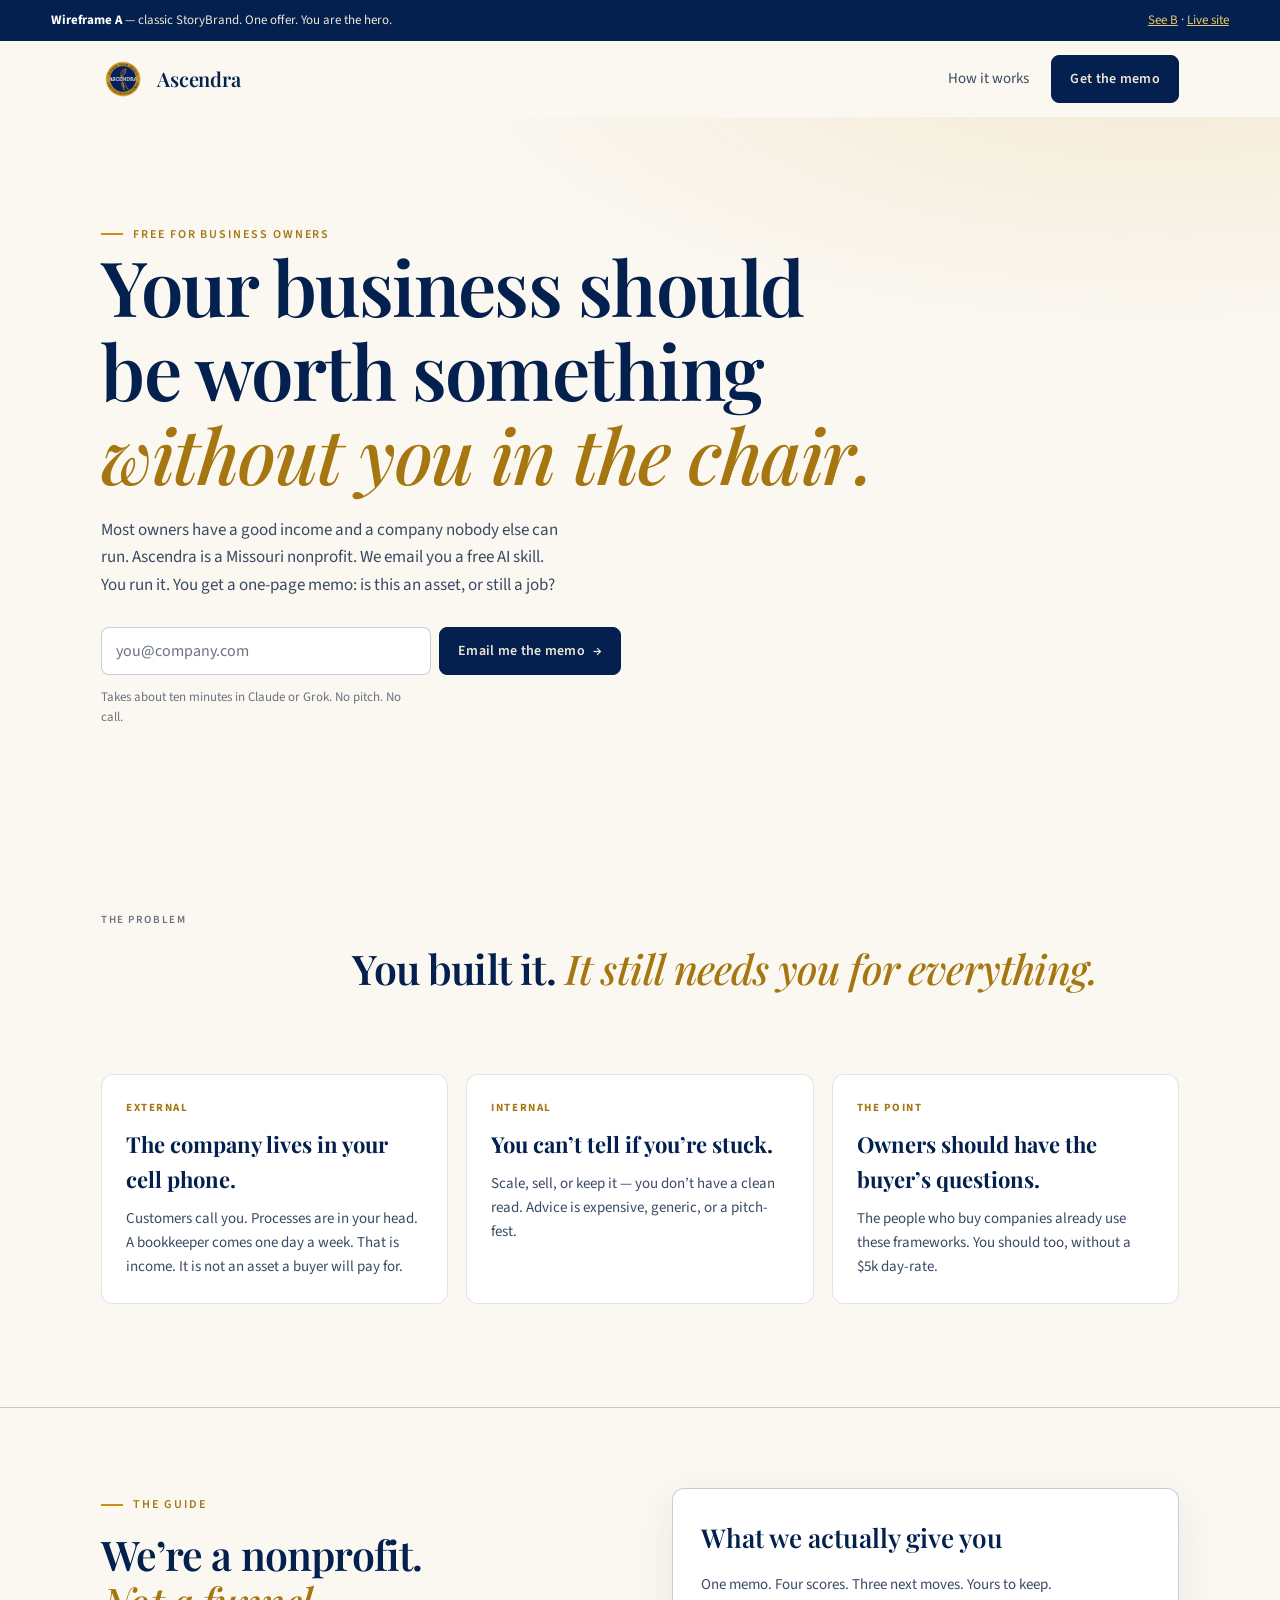
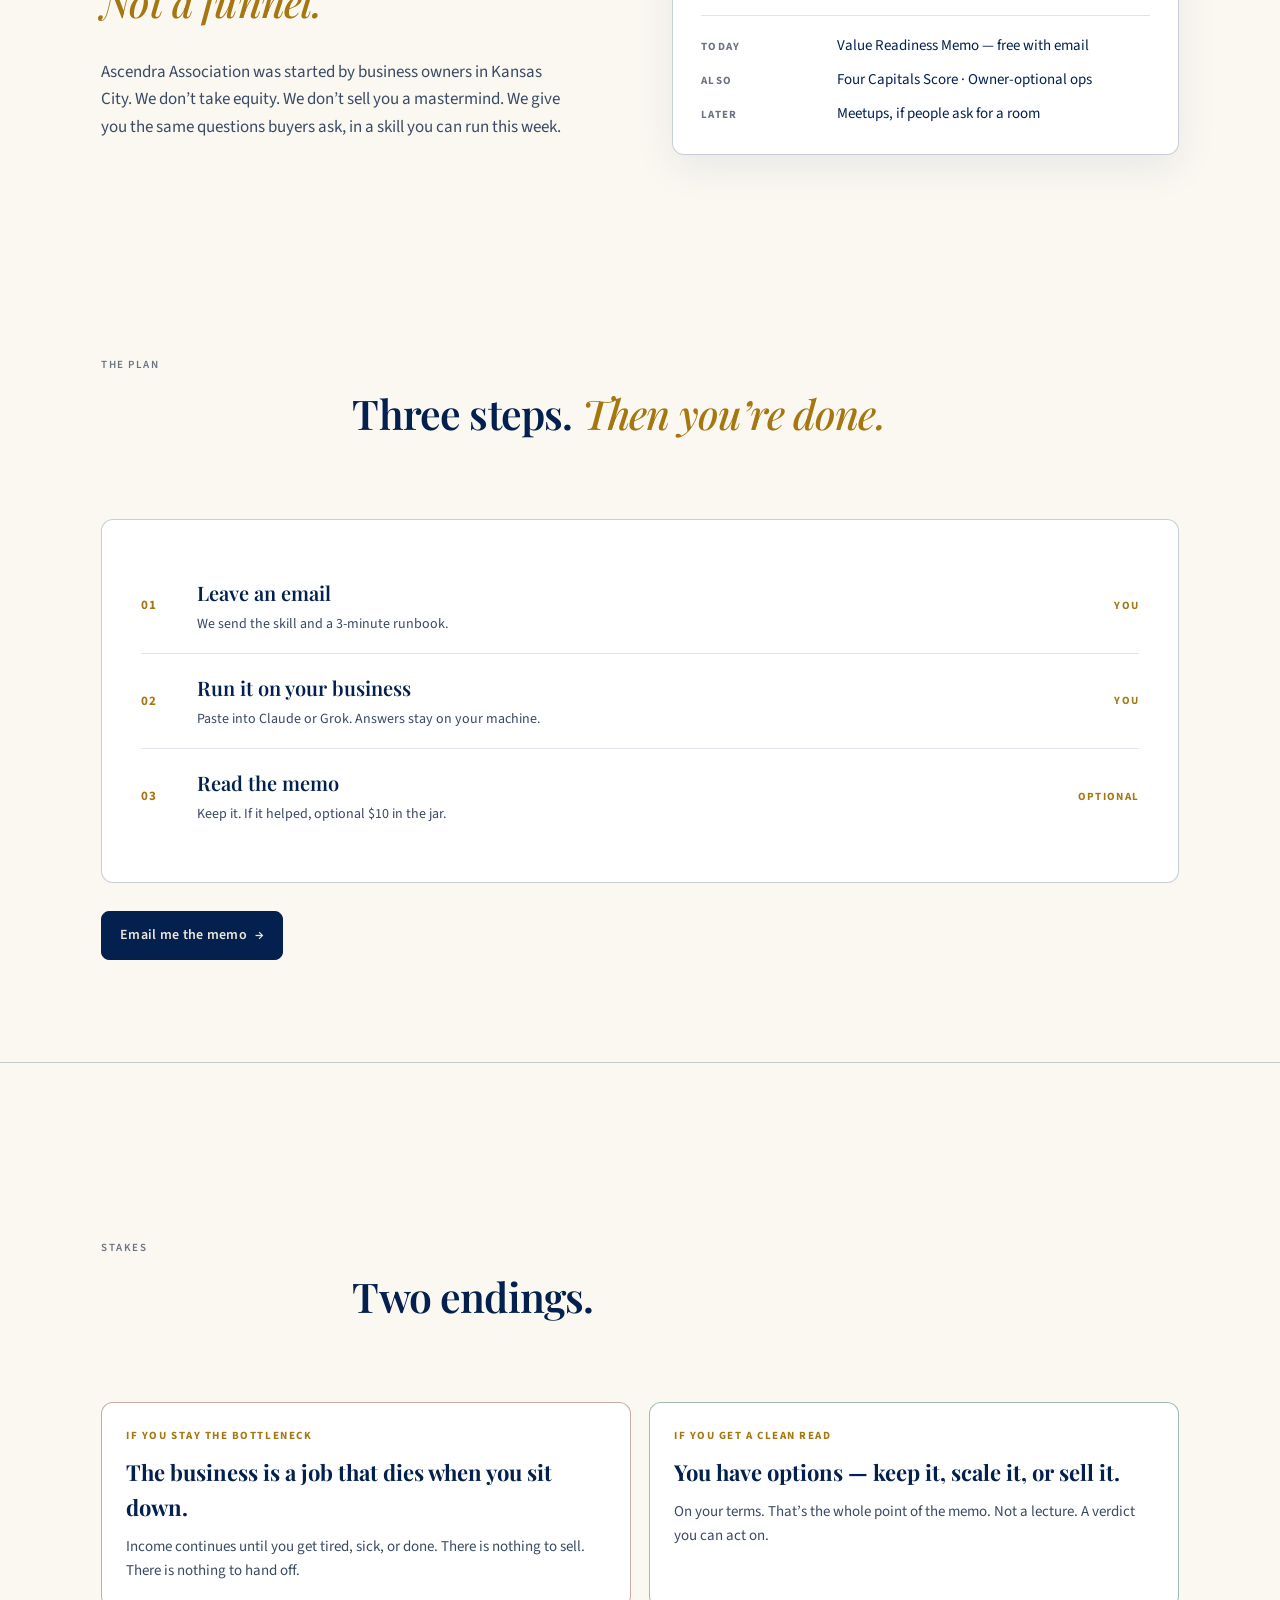
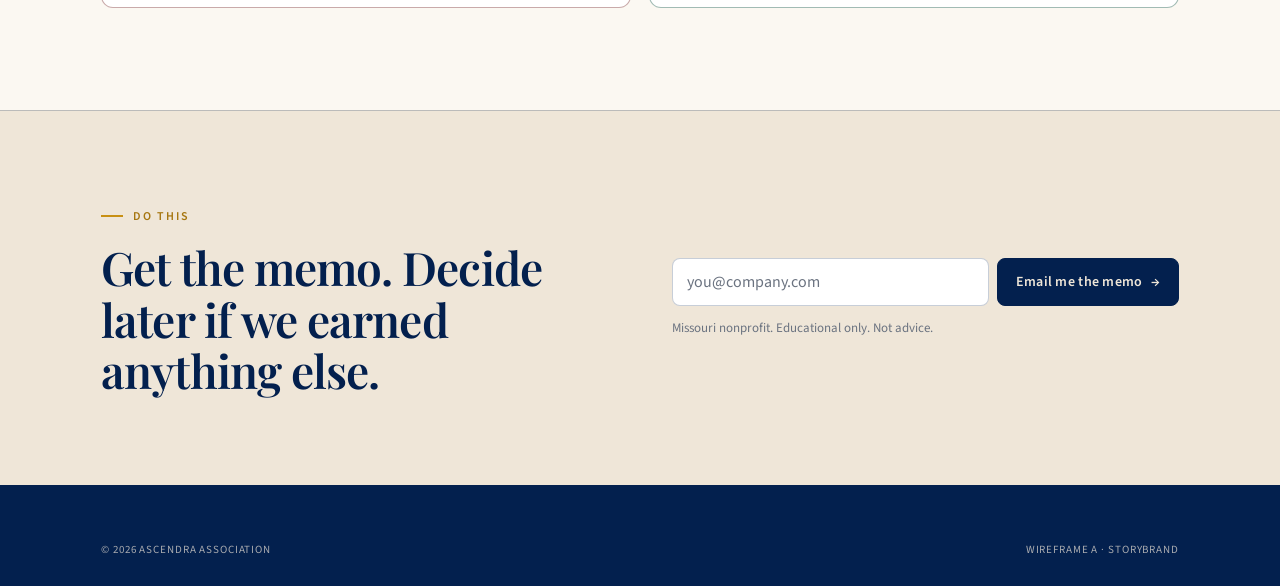
==== wireframes/a/index.html @ c2b51ed2 "Add two standalone StoryBrand wireframe sites. A (port 4174) is the classic problem-guide-plan-stake" ====
<!doctype html>
<html lang="en">
<head>
<meta charset="utf-8" />
<meta name="viewport" content="width=device-width,initial-scale=1" />
<title>Wireframe A — Ascendra (StoryBrand)</title>
<meta name="description" content="A free one-page memo that tells you if your business is an asset — or still a job." />
<link rel="preconnect" href="https://fonts.googleapis.com" />
<link rel="preconnect" href="https://fonts.gstatic.com" crossorigin />
<link href="https://fonts.googleapis.com/css2?family=Playfair+Display:ital,wght@0,600;1,500&family=Source+Sans+3:wght@400;600;700&display=swap" rel="stylesheet" />
<link rel="stylesheet" href="assets/css/site.css" />
<link rel="stylesheet" href="assets/css/wireframes.css" />
</head>
<body>
<div class="wf-banner">
  <span><strong>Wireframe A</strong> — classic StoryBrand. One offer. You are the hero.</span>
  <span><a href="http://127.0.0.1:4175/">See B</a> · <a href="http://127.0.0.1:4173/">Live site</a></span>
</div>

<nav>
  <div class="wf-nav">
    <a class="brand" href="index.html">
      <img src="assets/img/logo.png" width="44" height="44" alt="" />
      <strong>Ascendra</strong>
    </a>
    <div class="links">
      <a href="#plan">How it works</a>
      <a href="#memo" class="cta primary">Get the memo</a>
    </div>
  </div>
</nav>

<header class="hero single" id="memo">
  <div class="wrap">
    <span class="eyebrow">Free for business owners</span>
    <h1 class="h-display">Your business should be worth something <em>without you in the chair.</em></h1>
    <p class="lead">Most owners have a good income and a company nobody else can run. Ascendra is a Missouri nonprofit. We email you a free AI skill. You run it. You get a one-page memo: is this an asset, or still a job?</p>
    <form class="capture" data-capture>
      <input type="email" name="email" required placeholder="you@company.com" autocomplete="email" aria-label="Email" />
      <button class="cta primary" type="submit">Email me the memo <span class="arrow">→</span></button>
    </form>
    <p class="capture-note">Takes about ten minutes in Claude or Grok. No pitch. No call.</p>
  </div>
</header>

<section>
  <div class="wrap pad-b">
    <div class="sec-head">
      <span class="mono-sm">The problem</span>
      <div>
        <h2 class="h-section">You built it. <em>It still needs you for everything.</em></h2>
      </div>
    </div>
    <div class="wf-problems">
      <article class="wf-card">
        <div class="k">External</div>
        <h3>The company lives in your cell phone.</h3>
        <p>Customers call you. Processes are in your head. A bookkeeper comes one day a week. That is income. It is not an asset a buyer will pay for.</p>
      </article>
      <article class="wf-card">
        <div class="k">Internal</div>
        <h3>You can’t tell if you’re stuck.</h3>
        <p>Scale, sell, or keep it — you don’t have a clean read. Advice is expensive, generic, or a pitch-fest.</p>
      </article>
      <article class="wf-card">
        <div class="k">The point</div>
        <h3>Owners should have the buyer’s questions.</h3>
        <p>The people who buy companies already use these frameworks. You should too, without a $5k day-rate.</p>
      </article>
    </div>
  </div>
</section>

<section class="rule-strong">
  <div class="wrap pad-b" style="padding-top: clamp(48px, 7vw, 80px)">
    <div class="split">
      <div>
        <span class="eyebrow">The guide</span>
        <h2 class="h-section" style="margin-top:16px">We’re a nonprofit. <em>Not a funnel.</em></h2>
        <p class="lead" style="margin-top:18px">Ascendra Association was started by business owners in Kansas City. We don’t take equity. We don’t sell you a mastermind. We give you the same questions buyers ask, in a skill you can run this week.</p>
      </div>
      <aside class="arch">
        <h3>What we actually give you</h3>
        <p class="sub">One memo. Four scores. Three next moves. Yours to keep.</p>
        <dl>
          <dt>Today</dt><dd>Value Readiness Memo — free with email</dd>
          <dt>Also</dt><dd>Four Capitals Score · Owner-optional ops</dd>
          <dt>Later</dt><dd>Meetups, if people ask for a room</dd>
        </dl>
      </aside>
    </div>
  </div>
</section>

<section id="plan">
  <div class="wrap pad-b">
    <div class="sec-head">
      <span class="mono-sm">The plan</span>
      <div>
        <h2 class="h-section">Three steps. <em>Then you’re done.</em></h2>
      </div>
    </div>
    <div class="criteria">
      <div class="crit-row">
        <div class="n">01</div>
        <div class="t">Leave an email<small>We send the skill and a 3-minute runbook.</small></div>
        <div class="v">You</div>
      </div>
      <div class="crit-row">
        <div class="n">02</div>
        <div class="t">Run it on your business<small>Paste into Claude or Grok. Answers stay on your machine.</small></div>
        <div class="v">You</div>
      </div>
      <div class="crit-row">
        <div class="n">03</div>
        <div class="t">Read the memo<small>Keep it. If it helped, optional $10 in the jar.</small></div>
        <div class="v">Optional</div>
      </div>
    </div>
    <div style="margin-top:28px">
      <a href="#memo" class="cta primary">Email me the memo <span class="arrow">→</span></a>
    </div>
  </div>
</section>

<section class="rule-strong">
  <div class="wrap pad-b" style="padding-top: clamp(48px, 7vw, 80px)">
    <div class="sec-head">
      <span class="mono-sm">Stakes</span>
      <div>
        <h2 class="h-section">Two endings.</h2>
      </div>
    </div>
    <div class="wf-stakes">
      <article class="wf-card fail">
        <div class="k">If you stay the bottleneck</div>
        <h3>The business is a job that dies when you sit down.</h3>
        <p>Income continues until you get tired, sick, or done. There is nothing to sell. There is nothing to hand off.</p>
      </article>
      <article class="wf-card win">
        <div class="k">If you get a clean read</div>
        <h3>You have options — keep it, scale it, or sell it.</h3>
        <p>On your terms. That’s the whole point of the memo. Not a lecture. A verdict you can act on.</p>
      </article>
    </div>
  </div>
</section>

<section class="cta-band">
  <div class="wrap">
    <div class="split">
      <div>
        <span class="eyebrow" style="margin-bottom:16px">Do this</span>
        <h2>Get the memo. Decide later if we earned anything else.</h2>
      </div>
      <div>
        <form class="capture" data-capture>
          <input type="email" name="email" required placeholder="you@company.com" autocomplete="email" aria-label="Email" />
          <button class="cta primary" type="submit">Email me the memo <span class="arrow">→</span></button>
        </form>
        <p class="capture-note">Missouri nonprofit. Educational only. Not advice.</p>
      </div>
    </div>
  </div>
</section>

<footer>
  <div class="wrap">
    <div class="foot-legal" style="border:0;padding-top:0">
      <span>© 2026 Ascendra Association</span>
      <span>Wireframe A · StoryBrand</span>
    </div>
  </div>
</footer>
<script src="assets/js/site.js"></script>
</body>
</html>
---- wireframes/a/assets/css/site.css ----
/* Ascendra Association — design language
   Pulled from the 2025 masterclass deck + circular seal.
   Light and inviting by default. Navy + gold are the ceremonial colors.
   ------------------------------------------------- */

:root{
  --navy: #03204E;
  --navy-deep: #021536;
  --navy-soft: #1A3A6B;
  --gold: #C89014;
  --gold-deep: #A67610;
  --gold-soft: #E8C56A;
  --cream: #EFE6D8;
  --paper: #FBF8F2;
  --paper-2: #F3EEE4;
  --white: #FFFFFF;
  --ink: #03204E;
  --ink-soft: #3A4A63;
  --ink-mute: #6B7380;
  --line: rgba(3,32,78,0.12);
  --line-strong: rgba(3,32,78,0.22);
  --pass: #2F6F4E;
  --stop: #9B3A2F;
  --warn: #C89014;

  --serif: "Playfair Display", "Source Serif 4", Georgia, serif;
  --sans:  "Source Sans 3", "Source Sans Pro", "Helvetica Neue", Arial, sans-serif;
  --script: "Great Vibes", "Snell Roundhand", cursive;

  --pad: clamp(20px, 4vw, 56px);
  --max: 1180px;
  --radius: 12px;
  --shadow: 0 12px 40px rgba(3,32,78,0.08);
}

*,*::before,*::after{ box-sizing:border-box; }
html,body{ margin:0; padding:0; background:var(--paper); color:var(--ink); }
html{ scroll-behavior:smooth; }
body{
  font-family: var(--sans);
  font-size: 17px;
  line-height: 1.6;
  -webkit-font-smoothing: antialiased;
  text-rendering: optimizeLegibility;
}
img{ max-width:100%; display:block; }
a{ color:inherit; text-decoration:none; }
button{ font: inherit; color: inherit; background:none; border:0; cursor:pointer; }

/* ============ Typography ============ */
.eyebrow{
  font-family: var(--sans);
  font-size: 12px;
  font-weight: 600;
  letter-spacing: 0.16em;
  text-transform: uppercase;
  color: var(--gold-deep);
  display:inline-flex; align-items:center; gap:10px;
}
.eyebrow::before{
  content:"";
  width:22px; height:2px; background: var(--gold);
  display:inline-block;
}
.eyebrow.plain::before{ display:none; }

.h-display{
  font-family: var(--serif);
  font-weight: 600;
  font-size: clamp(34px, 7vw, 76px);
  line-height: 1.1;
  letter-spacing: -0.02em;
  color: var(--navy);
  text-wrap: balance;
  overflow-wrap: break-word;
}
.h-display em{ font-style: italic; color: var(--gold-deep); font-weight: 500; }

.h-section{
  font-family: var(--serif);
  font-weight: 600;
  font-size: clamp(28px, 3.2vw, 46px);
  line-height: 1.15;
  letter-spacing: -0.02em;
  text-wrap: balance;
  color: var(--navy);
}
.h-section em{ font-style: italic; color: var(--gold-deep); font-weight: 500; }

.h-3{
  font-family: var(--serif);
  font-weight: 600;
  font-size: clamp(22px, 1.8vw, 28px);
  line-height: 1.2;
}

.lead{
  font-family: var(--sans);
  font-size: clamp(17px, 1.3vw, 20px);
  line-height: 1.6;
  color: var(--ink-soft);
  max-width: 58ch;
  font-weight: 400;
}
.body{ color: var(--ink-soft); }
.mono-sm{
  font-family: var(--sans);
  font-size: 11px;
  font-weight: 600;
  letter-spacing: 0.14em;
  text-transform: uppercase;
  color: var(--ink-mute);
}

/* ============ Layout ============ */
.wrap{ max-width: var(--max); margin: 0 auto; padding: 0 var(--pad); }
.rule{ border-top: 1px solid var(--line); }
.rule-strong{ border-top: 1px solid var(--line-strong); }
section{ position: relative; }

/* ============ Nav ============ */
.nav{
  position: sticky; top: 0; z-index: 50;
  background: color-mix(in oklab, var(--paper) 86%, transparent);
  backdrop-filter: blur(14px) saturate(1.1);
  -webkit-backdrop-filter: blur(14px) saturate(1.1);
  border-bottom: 1px solid var(--line);
}
.nav-inner{
  display:flex; align-items:center; justify-content:space-between;
  padding: 12px var(--pad);
  max-width: var(--max);
  margin: 0 auto;
}
.brand{
  display:flex; align-items:center; gap:12px;
  font-family: var(--serif); font-size: 20px; letter-spacing: -0.01em;
  color: var(--navy); font-weight: 600;
}
.brand img{
  width: 44px; height: 44px;
}
.brand strong{ font-weight: 600; }
.brand small{
  color: var(--ink-mute);
  font-family: var(--sans);
  font-size: 11px; font-weight: 600;
  letter-spacing: 0.14em; text-transform: uppercase; margin-left: 4px;
}

.nav-toggle{
  display:none;
  font-family: var(--sans); font-size: 13px; font-weight: 600;
  letter-spacing: 0.08em; text-transform: uppercase;
  border: 1px solid var(--line-strong); padding: 8px 12px;
  color: var(--navy); border-radius: 8px;
}
.nav-links{ display:flex; align-items:center; gap: 26px; }
.nav-links a{
  font-size: 15px; font-weight: 500; color: var(--ink-soft);
  padding: 6px 0; position: relative;
  transition: color .2s ease;
}
.nav-links a::after{
  content:""; position:absolute; left:0; right:100%; bottom:-2px; height:2px;
  background: var(--gold); transition: right .3s ease;
}
.nav-links a:hover{ color: var(--navy); }
.nav-links a:hover::after{ right: 0; }
.nav-links a.current{ color: var(--navy); }
.nav-links a.current::after{ right: 0; }

.cta{
  display:inline-flex; align-items:center; justify-content:center; gap:8px;
  padding: 12px 18px;
  font-family: var(--sans); font-size: 14px; font-weight: 600;
  letter-spacing: 0.02em;
  border: 1.5px solid var(--navy);
  color: var(--navy);
  background: transparent;
  border-radius: 8px;
  transition: all .2s ease;
}
.cta:hover{ background: var(--navy); color: var(--cream); }
.cta.primary{
  background: var(--navy); color: var(--cream); border-color: var(--navy);
}
.cta.primary:hover{ background: var(--gold); border-color: var(--gold); color: var(--navy-deep); }
.cta.ghost{ border-color: var(--line-strong); color: var(--ink-soft); }
.cta.ghost:hover{ border-color: var(--navy); color: var(--navy); background: transparent; }
.cta .arrow{ font-size: 14px; }

/* ============ Hero ============ */
.hero{
  padding: clamp(48px, 8vw, 100px) 0 clamp(48px, 7vw, 88px);
  position: relative;
  background:
    radial-gradient(1200px 480px at 90% -10%, rgba(200,144,20,0.14), transparent 60%),
    var(--paper);
}
.hero-inner{
  display:grid;
  grid-template-columns: 1.15fr 0.9fr;
  gap: clamp(36px, 6vw, 80px);
  align-items: center;
}
@media (max-width: 900px){ .hero-inner{ grid-template-columns: 1fr; } }

.hero-eyebrow-row{
  display:flex; justify-content:space-between; align-items:center;
  margin-bottom: 24px;
}
.hero .h-display{ margin: 0 0 22px 0; }
.hero .lead{ margin-bottom: 28px; }
.hero-ctas{ display:flex; gap: 12px; flex-wrap: wrap; }

/* ============ Capture ============ */
.capture{
  display:flex; gap: 8px; flex-wrap: wrap; align-items: stretch;
  max-width: 520px;
}
.capture input[type="email"]{
  flex: 1 1 220px;
  min-width: 0;
  background: var(--white);
  border: 1.5px solid var(--line-strong);
  color: var(--ink);
  padding: 12px 14px;
  font-family: var(--sans);
  font-size: 16px;
  border-radius: 8px;
}
.capture input[type="email"]:focus{ outline: 0; border-color: var(--gold); }
.capture input[type="email"]::placeholder{ color: var(--ink-mute); }
.capture .cta{ white-space: nowrap; }
.capture-note{
  margin: 12px 0 0;
  font-size: 13px;
  color: var(--ink-mute); max-width: 52ch; line-height: 1.55;
}
.capture.ok .cta.primary{ background: var(--pass); border-color: var(--pass); color: #fff; }

/* ============ Scorecard ============ */
.scorecard{
  border: 1px solid var(--line-strong);
  background: var(--white);
  padding: 22px 24px 8px;
  border-radius: var(--radius);
  box-shadow: var(--shadow);
}
.scorecard .head{
  display:flex; justify-content:space-between; align-items:baseline;
  margin-bottom: 8px;
}
.score-row{
  display:grid; grid-template-columns: 1fr auto; gap: 12px;
  padding: 14px 0; border-top: 1px solid var(--line);
  font-size: 15px;
}
.score-row .k{ color: var(--ink); }
.score-row .v{
  font-size: 12px; font-weight: 700; letter-spacing: 0.08em; text-transform: uppercase;
}
.score-row .v.low{ color: var(--stop); }
.score-row .v.mid{ color: var(--gold-deep); }
.score-row .v.high{ color: var(--pass); }
.score-verdict{
  margin: 8px -24px 0; padding: 16px 24px;
  border-top: 1px solid var(--line);
  background: var(--paper-2);
  border-radius: 0 0 var(--radius) var(--radius);
}
.score-verdict p{ margin: 6px 0 0; font-size: 15px; color: var(--ink-soft); }

/* ============ Ticker (navy ribbon, like the deck) ============ */
.ticker{
  border-top: 1px solid var(--navy-deep);
  border-bottom: 1px solid var(--navy-deep);
  overflow: hidden;
  background: var(--navy);
  color: var(--cream);
}
.ticker-track{
  display:flex; gap: 48px;
  padding: 12px var(--pad);
  animation: ticker 50s linear infinite;
  white-space: nowrap;
}
.ticker-item{
  display:inline-flex; align-items:center; gap: 12px;
  font-size: 12px; font-weight: 600; letter-spacing: 0.12em;
  color: var(--cream); text-transform: uppercase;
}
.ticker-item .dot{ width: 7px; height: 7px; background: var(--gold); border-radius: 50%; }
.ticker-item .val{ color: var(--gold-soft); }
@keyframes ticker { from { transform: translateX(0);} to { transform: translateX(-50%);} }

/* ============ Section chrome ============ */
.sec-head{
  display:grid;
  grid-template-columns: 200px 1fr;
  gap: clamp(20px, 4vw, 64px);
  align-items: start;
  padding-top: clamp(56px, 8vw, 96px);
  padding-bottom: clamp(28px, 4vw, 48px);
}
@media (max-width: 800px){ .sec-head{ grid-template-columns: 1fr; gap: 16px; } }
.pad-b{ padding-bottom: clamp(56px, 8vw, 104px); }

/* ============ Journey ============ */
.journey{
  display:grid; grid-template-columns: repeat(3, 1fr); gap: 20px;
}
@media (max-width: 900px){ .journey{ grid-template-columns: 1fr; } }
.j-step{
  padding: 28px 24px 32px;
  background: var(--white);
  border: 1px solid var(--line);
  border-radius: var(--radius);
  position: relative;
  box-shadow: 0 8px 24px rgba(3,32,78,0.04);
}
.j-num{ font-size: 12px; font-weight: 700; color: var(--gold-deep); letter-spacing: 0.14em; }
.j-title{ font-family: var(--serif); font-size: 22px; margin: 12px 0 10px; color: var(--navy); }
.j-body{ font-size: 15px; color: var(--ink-soft); line-height: 1.55; }
.j-arrow{ display:none; }

/* ============ Split / cards ============ */
.split{ display:grid; grid-template-columns: 1fr 1fr; gap: clamp(32px, 5vw, 64px); align-items: start; }
@media (max-width: 900px){ .split{ grid-template-columns: 1fr; } }

.arch{
  border: 1px solid var(--line-strong);
  background: var(--white);
  padding: 28px;
  border-radius: var(--radius);
  box-shadow: var(--shadow);
}
.arch-tag{ display:flex; align-items:center; justify-content:space-between; margin-bottom: 18px; }
.arch h3{ font-family: var(--serif); font-size: 26px; font-weight: 600; margin: 0 0 8px; color: var(--navy); }
.arch .sub{ color: var(--ink-soft); font-size: 15px; margin-bottom: 18px; }
.arch dl{ margin: 0; display: grid; grid-template-columns: 120px 1fr; gap: 10px 16px; padding-top: 18px; border-top: 1px solid var(--line); }
.arch dt{ font-size: 11px; text-transform: uppercase; letter-spacing: 0.12em; color: var(--ink-mute); font-weight: 700; padding-top: 4px; }
.arch dd{ margin: 0; font-size: 15px; color: var(--ink); }

.pill{
  display:inline-flex; align-items:center; gap: 6px;
  font-size: 11px; font-weight: 700; text-transform: uppercase; letter-spacing: 0.12em;
  padding: 5px 10px; border: 1px solid var(--line-strong); color: var(--navy);
  border-radius: 999px; background: var(--paper);
}
.pill .dot{ width:6px; height: 6px; border-radius: 50%; background: var(--gold); }
.pill.warm{ background: color-mix(in oklab, var(--gold) 16%, var(--white)); border-color: color-mix(in oklab, var(--gold) 40%, var(--line)); }

/* ============ Criteria ============ */
.criteria{
  border: 1px solid var(--line-strong);
  background: var(--white);
  padding: clamp(24px, 3vw, 40px);
  border-radius: var(--radius);
}
.criteria-head{ display:flex; align-items:center; justify-content:space-between; margin-bottom: 16px; }
.crit-row{
  display:grid; grid-template-columns: 40px 1fr auto; gap: 16px;
  padding: 18px 0; border-top: 1px solid var(--line);
  align-items: center;
}
.crit-row:first-of-type{ border-top: 0; }
.crit-row .n{ font-size: 13px; color: var(--gold-deep); font-weight: 700; letter-spacing: 0.08em; }
.crit-row .t{ font-family: var(--serif); font-size: 20px; font-weight: 600; color: var(--navy); }
.crit-row .t small{ display:block; font-family: var(--sans); font-size: 14px; color: var(--ink-soft); margin-top: 4px; font-weight: 400; }
.crit-row .v{ font-size: 11px; font-weight: 700; letter-spacing: 0.12em; text-transform: uppercase; color: var(--gold-deep); }

/* ============ Packs ============ */
.pack-grid{
  display:grid; grid-template-columns: repeat(4, 1fr); gap: 18px;
}
@media (max-width: 1100px){ .pack-grid{ grid-template-columns: repeat(2,1fr); } }
@media (max-width: 640px){ .pack-grid{ grid-template-columns: 1fr; } }
.pack{
  padding: 26px 22px 28px;
  background: var(--white);
  border: 1px solid var(--line);
  border-radius: var(--radius);
  display:flex; flex-direction:column; gap: 12px;
  min-height: 280px;
  box-shadow: 0 8px 24px rgba(3,32,78,0.04);
  transition: transform .2s ease, box-shadow .2s ease;
}
.pack:hover{ transform: translateY(-2px); box-shadow: var(--shadow); }
.pack.coming{ opacity: 0.92; background: var(--paper-2); }
.pack h3{ font-family: var(--serif); font-size: 22px; font-weight: 600; margin: 4px 0 0; color: var(--navy); }
.pack p{ font-size: 15px; color: var(--ink-soft); margin: 0; flex: 1; line-height: 1.5; }
.pack .more{ margin-top: auto; font-size: 13px; font-weight: 700; letter-spacing: 0.06em; text-transform: uppercase; color: var(--gold-deep); }

/* ============ Transcript ============ */
.transcript{
  border: 1px solid var(--line-strong);
  background: var(--white);
  overflow: hidden;
  border-radius: var(--radius);
  box-shadow: var(--shadow);
}
.transcript-bar{
  display:flex; justify-content:space-between; align-items:center;
  padding: 12px 18px;
  border-bottom: 1px solid var(--line);
  font-size: 11px; font-weight: 700; letter-spacing: 0.12em; text-transform: uppercase;
  color: var(--ink-mute);
  background: var(--paper-2);
}
.transcript-bar .live{ color: var(--gold-deep); display:inline-flex; align-items:center; gap: 8px; }
.transcript-bar .live::before{
  content:""; width:7px; height:7px; border-radius:50%; background: var(--gold);
}
.t-row{ padding: 16px 18px; border-bottom: 1px solid var(--line); }
.t-row:last-child{ border-bottom: 0; }
.t-who{
  font-size: 11px; font-weight: 700; letter-spacing: 0.14em; text-transform: uppercase;
  color: var(--ink-mute); margin-bottom: 6px;
}
.t-row.agent .t-who{ color: var(--gold-deep); }
.t-row p{ margin: 0; font-size: 15px; color: var(--ink-soft); line-height: 1.55; max-width: 62ch; }

/* ============ FAQ ============ */
.faq{ border-top: 1px solid var(--line-strong); }
.faq details{ border-bottom: 1px solid var(--line); padding: 16px 0; }
.faq summary{
  cursor: pointer;
  font-family: var(--serif); font-size: 20px; color: var(--navy);
  list-style: none;
  display:flex; justify-content:space-between; gap: 20px;
}
.faq summary::-webkit-details-marker{ display:none; }
.faq summary::after{
  content:"+";
  font-family: var(--sans); font-size: 18px; color: var(--gold-deep);
}
.faq details[open] summary::after{ content:"–"; }
.faq details p{
  margin: 12px 0 4px; color: var(--ink-soft); font-size: 16px; max-width: 62ch;
}

/* ============ CTA band ============ */
.cta-band{
  padding: clamp(56px, 8vw, 88px) 0;
  border-top: 1px solid var(--line-strong);
  background: var(--cream);
}
.cta-band .split{ align-items: center; }
.cta-band h2{ font-family: var(--serif); font-size: clamp(28px, 3.6vw, 48px); font-weight: 600; letter-spacing: -0.02em; line-height: 1.12; margin: 0; color: var(--navy); }
.cta-band .aside{ font-size: 15px; color: var(--ink-soft); line-height: 1.6; }

/* ============ Page hero ============ */
.page-hero{
  padding: clamp(56px, 8vw, 96px) 0 clamp(36px, 5vw, 56px);
  border-bottom: 1px solid var(--line);
  background:
    radial-gradient(900px 400px at 100% 0%, rgba(200,144,20,0.12), transparent 55%),
    var(--paper);
}
.page-hero .h-display{ font-size: clamp(36px, 5vw, 64px); margin: 18px 0 20px; max-width: 18ch; }

/* ============ Roles / about ============ */
.roles{
  display:grid; grid-template-columns: repeat(4, 1fr); gap: 16px;
}
@media (max-width: 700px){ .roles{ grid-template-columns: repeat(2,1fr); } }
.role{
  padding: 22px;
  background: var(--white);
  border: 1px solid var(--line);
  border-radius: var(--radius);
}
.role .k{ font-size: 12px; color: var(--gold-deep); letter-spacing: 0.12em; text-transform: uppercase; margin-bottom: 6px; font-weight: 700; }
.role .v{ font-family: var(--serif); font-size: 18px; color: var(--navy); }

/* ============ Footer (navy ceremonial, from the deck) ============ */
footer{
  background: var(--navy);
  color: var(--cream);
  padding: 56px 0 28px;
}
.foot-grid{ display:grid; grid-template-columns: 2fr 1fr 1fr 1fr; gap: 36px; margin-bottom: 48px; }
@media (max-width: 800px){ .foot-grid{ grid-template-columns: 1fr 1fr; } }
.foot-col h5{
  font-size: 11px; text-transform: uppercase; letter-spacing: 0.16em;
  color: var(--gold-soft); margin: 0 0 16px; font-weight: 700;
}
.foot-col a{ display:block; font-size: 14px; color: var(--cream); padding: 5px 0; opacity: 0.85; }
.foot-col a:hover{ opacity: 1; color: var(--gold-soft); }
.foot-brand .brand{ color: var(--cream); }
.foot-brand p{ color: color-mix(in oklab, var(--cream) 80%, transparent); font-size: 14px; max-width: 40ch; margin: 14px 0 0; }
.foot-legal{
  display:flex; justify-content:space-between; align-items: baseline;
  padding-top: 22px; border-top: 1px solid rgba(239,230,216,0.18);
  font-size: 11px; color: color-mix(in oklab, var(--cream) 70%, transparent);
  letter-spacing: 0.08em; text-transform: uppercase;
  gap: 20px; flex-wrap: wrap;
}
.disclaimer{
  margin-top: 24px; font-size: 12px; color: color-mix(in oklab, var(--cream) 62%, transparent);
  line-height: 1.7; max-width: 78ch;
}

/* ============ Design-system extras ============ */
.ds-wrap{ padding: clamp(40px, 6vw, 72px) 0; }
.ds-modes{
  display:grid; grid-template-columns: 1fr 1fr; gap: 0;
  border: 1px solid var(--line-strong);
  margin: 32px 0 64px;
  border-radius: var(--radius);
  overflow: hidden;
}
@media (max-width: 900px){ .ds-modes{ grid-template-columns: 1fr; } }
.ds-mode{ padding: clamp(24px, 3vw, 40px); }
.ds-mode.light{ background: var(--paper); color: var(--navy); }
.ds-mode.navy{ background: var(--navy); color: var(--cream); }
.ds-mode h3{ font-family: var(--serif); font-weight: 600; font-size: 28px; margin: 8px 0 8px; }
.ds-mode .subtitle{ font-size: 14px; opacity: .78; margin: 0 0 22px; max-width: 44ch; }
.ds-swatch{ display:grid; grid-template-columns: 40px 1fr auto; align-items:center; gap:14px; padding: 10px 0; border-top: 1px solid currentColor; border-color: rgba(128,128,128,0.18); }
.ds-swatch:first-of-type{ border-top: 0; }
.ds-swatch .chip{ width: 40px; height: 32px; border: 1px solid rgba(128,128,128,0.25); border-radius: 4px; }
.ds-swatch .k{ font-size: 12px; font-weight: 600; }
.ds-swatch .v{ font-size: 11px; opacity: 0.7; letter-spacing: 0.04em; }
.ds-section-title{ font-family: var(--serif); font-size: clamp(28px,3vw,40px); font-weight: 600; margin: 48px 0 16px; color: var(--navy); }
.ds-usage-grid{ display:grid; grid-template-columns: 1fr 1fr; gap: 24px; margin-top: 24px; }
@media (max-width: 800px){ .ds-usage-grid{ grid-template-columns: 1fr; } }
.ds-usage-card{ padding: 24px; border: 1px solid var(--line-strong); background: var(--white); border-radius: var(--radius); }
.ds-usage-card h4{ font-family: var(--serif); font-size: 20px; font-weight: 600; margin: 0 0 10px; color: var(--navy); }
.ds-usage-card p{ color: var(--ink-soft); font-size: 14px; margin: 0 0 12px; }
.ds-usage-card ul{ margin: 0; padding-left: 18px; color: var(--ink-soft); font-size: 14px; }
.ds-usage-card li{ padding: 3px 0; }
.ds-token-table{ width: 100%; border-collapse: collapse; margin-top: 12px; font-size: 13px; }
.ds-token-table th, .ds-token-table td{
  text-align: left; padding: 10px 12px; border-bottom: 1px solid var(--line); vertical-align: top;
}
.ds-token-table th{ font-size: 11px; letter-spacing: 0.12em; text-transform: uppercase; color: var(--ink-mute); }
.ds-token-table code{ font-size: 12px; color: var(--navy); }
.ds-token-table td.desc{ color: var(--ink-soft); }

/* ============ Mobile ============ */
@media (max-width: 900px){
  .nav-toggle{ display:inline-flex; }
  .nav-inner{ flex-wrap: wrap; }
  .brand small{ display:none; }
  .nav-links{
    display:none;
    flex-direction: column;
    align-items: flex-start;
    gap: 4px;
    width: 100%;
    padding: 8px 0 12px;
    border-top: 1px solid var(--line);
  }
  .nav-links.open{ display:flex; }
  .nav-links a{ padding: 10px 0; }
  .nav-links .cta{ margin-top: 8px; }
  .capture{ flex-direction: column; max-width: 100%; }
  .capture input[type="email"]{ flex: 1 1 auto; width: 100%; }
  .capture .cta{ width: 100%; justify-content: center; }
}

@media (prefers-reduced-motion: reduce){
  .ticker-track{ animation: none; }
  *{ transition: none !important; }
}
---- wireframes/a/assets/css/wireframes.css ----
/* Extra layout only — tokens stay in site.css */
.wf-banner{
  background: var(--navy);
  color: var(--cream);
  font-size: 13px;
  padding: 10px var(--pad);
  display:flex; justify-content:space-between; gap:16px; flex-wrap:wrap;
  align-items:center;
}
.wf-banner a{ color: var(--gold-soft); text-decoration: underline; }
.wf-banner strong{ color: var(--white); }

.wf-problems{
  display:grid; grid-template-columns: repeat(3, 1fr); gap: 18px;
}
@media (max-width: 800px){ .wf-problems{ grid-template-columns: 1fr; } }
.wf-card{
  background: var(--white);
  border: 1px solid var(--line);
  border-radius: var(--radius);
  padding: 24px;
}
.wf-card .k{
  font-size: 11px; font-weight: 700; letter-spacing: 0.14em;
  text-transform: uppercase; color: var(--gold-deep); margin-bottom: 10px;
}
.wf-card h3{ font-family: var(--serif); font-size: 22px; margin: 0 0 10px; color: var(--navy); }
.wf-card p{ margin: 0; color: var(--ink-soft); font-size: 15px; }

.wf-stakes{ display:grid; grid-template-columns: 1fr 1fr; gap: 18px; }
@media (max-width: 800px){ .wf-stakes{ grid-template-columns: 1fr; } }
.wf-stakes .fail{ border-color: color-mix(in oklab, var(--stop) 35%, var(--line)); }
.wf-stakes .win{ border-color: color-mix(in oklab, var(--pass) 35%, var(--line)); }

.wf-nav{
  display:flex; align-items:center; justify-content:space-between;
  padding: 14px var(--pad);
  max-width: var(--max); margin: 0 auto;
}
.wf-nav .links{ display:flex; gap: 22px; align-items:center; font-size: 15px; color: var(--ink-soft); }
.wf-nav .links a:hover{ color: var(--navy); }

.hero.single .hero-inner{ grid-template-columns: 1fr; max-width: 720px; }
.hero.single .capture{ max-width: 520px; }
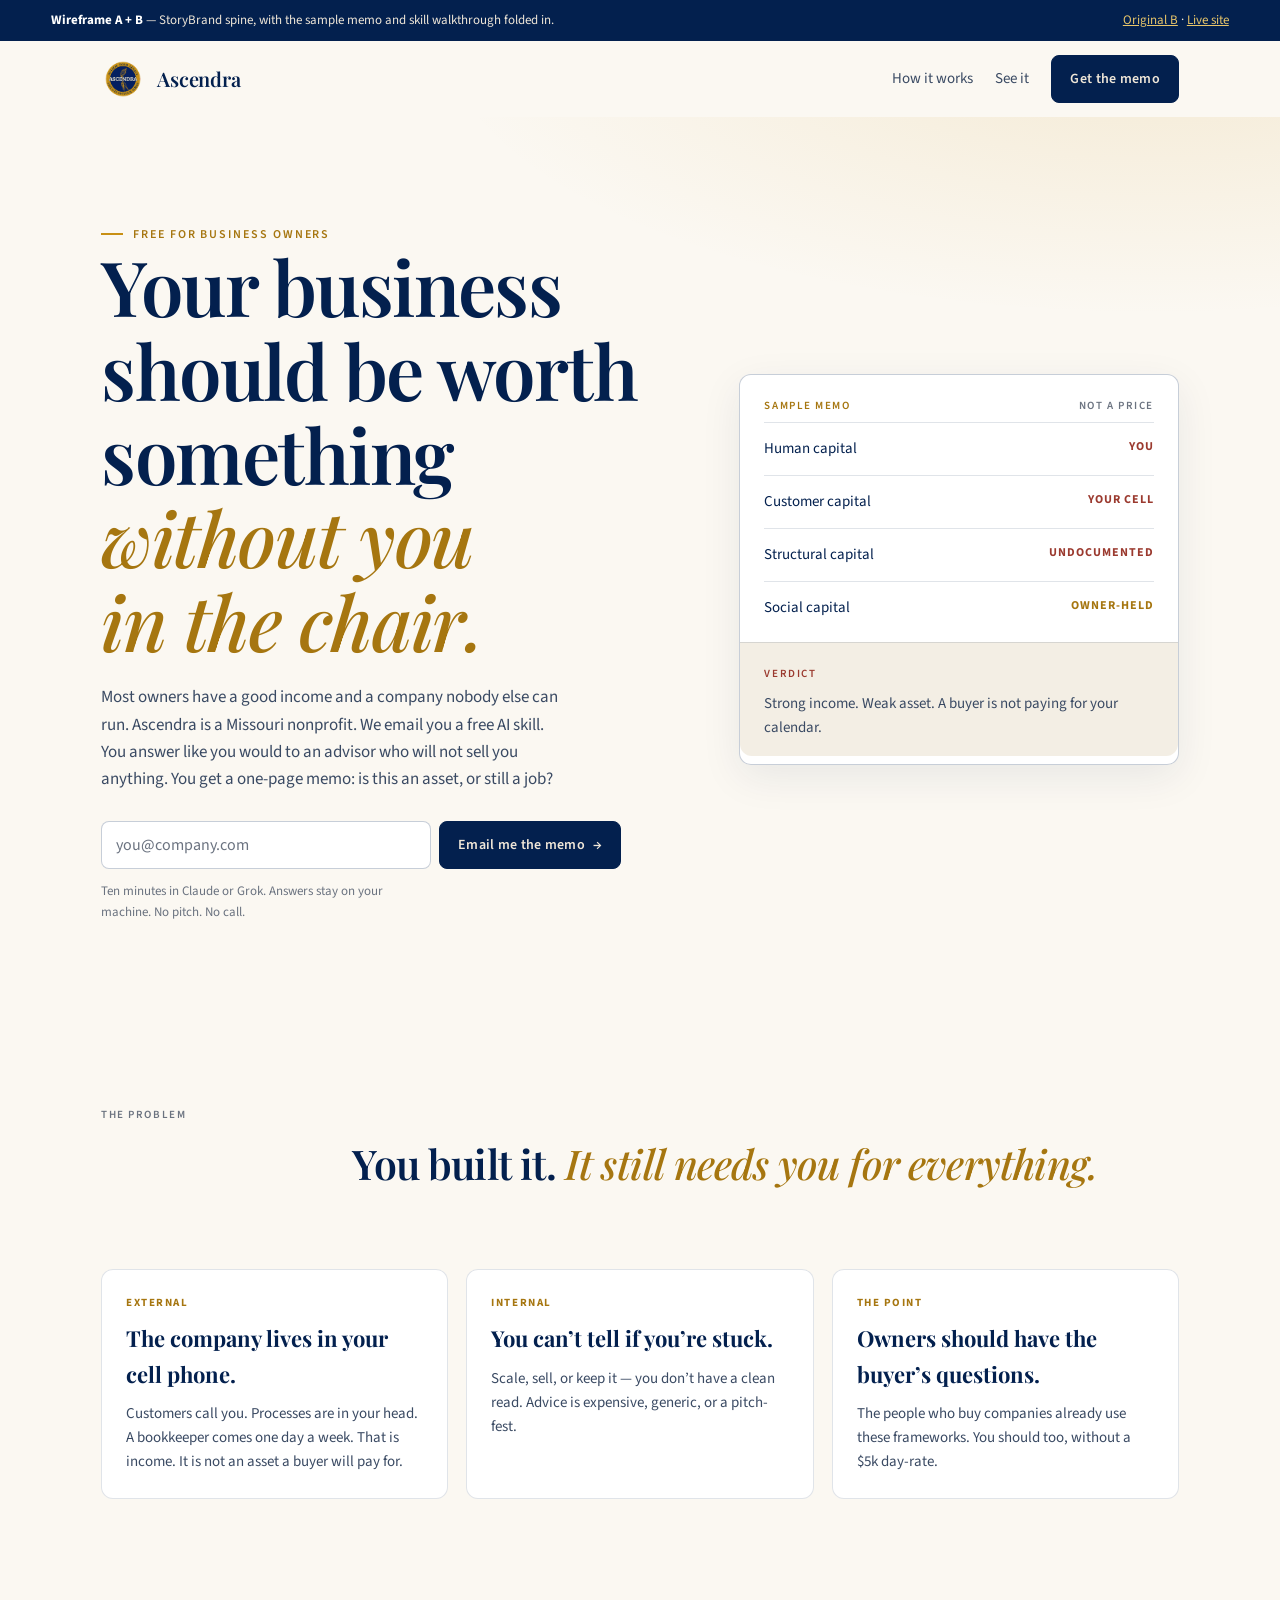
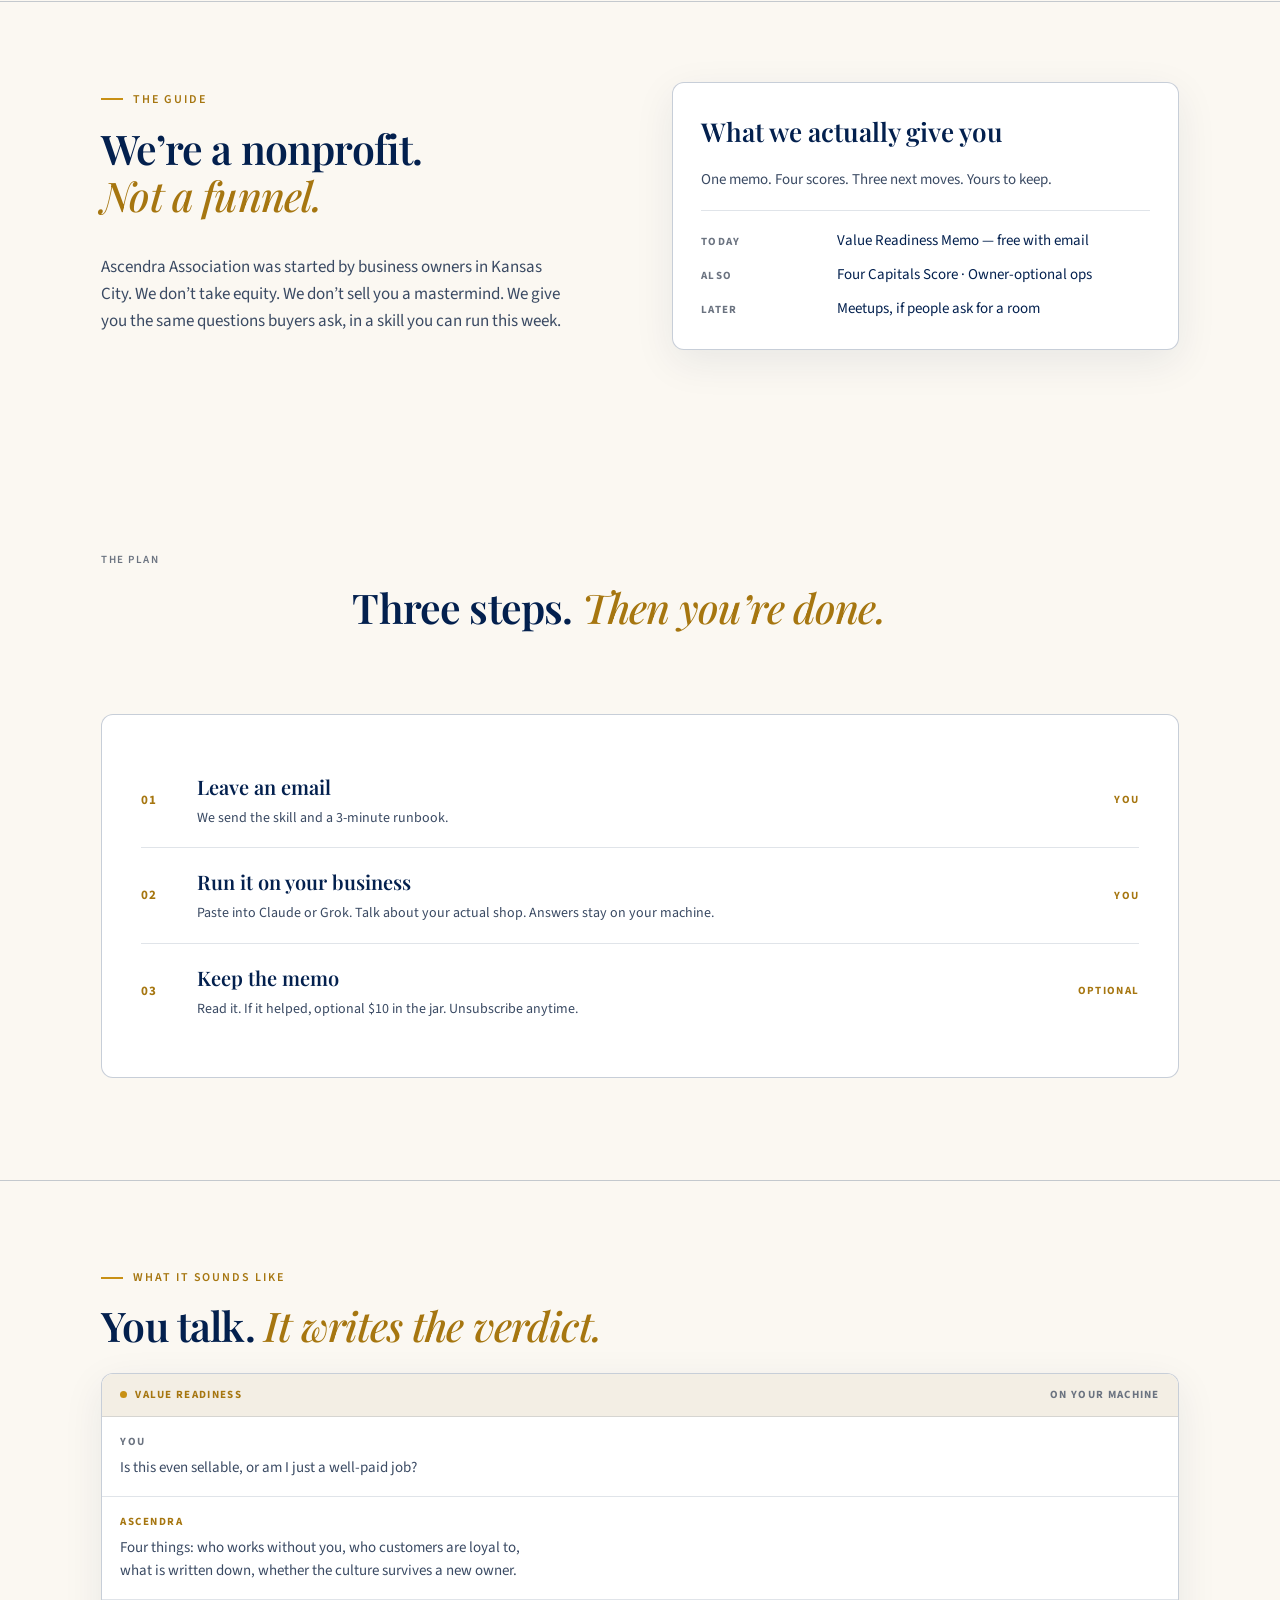
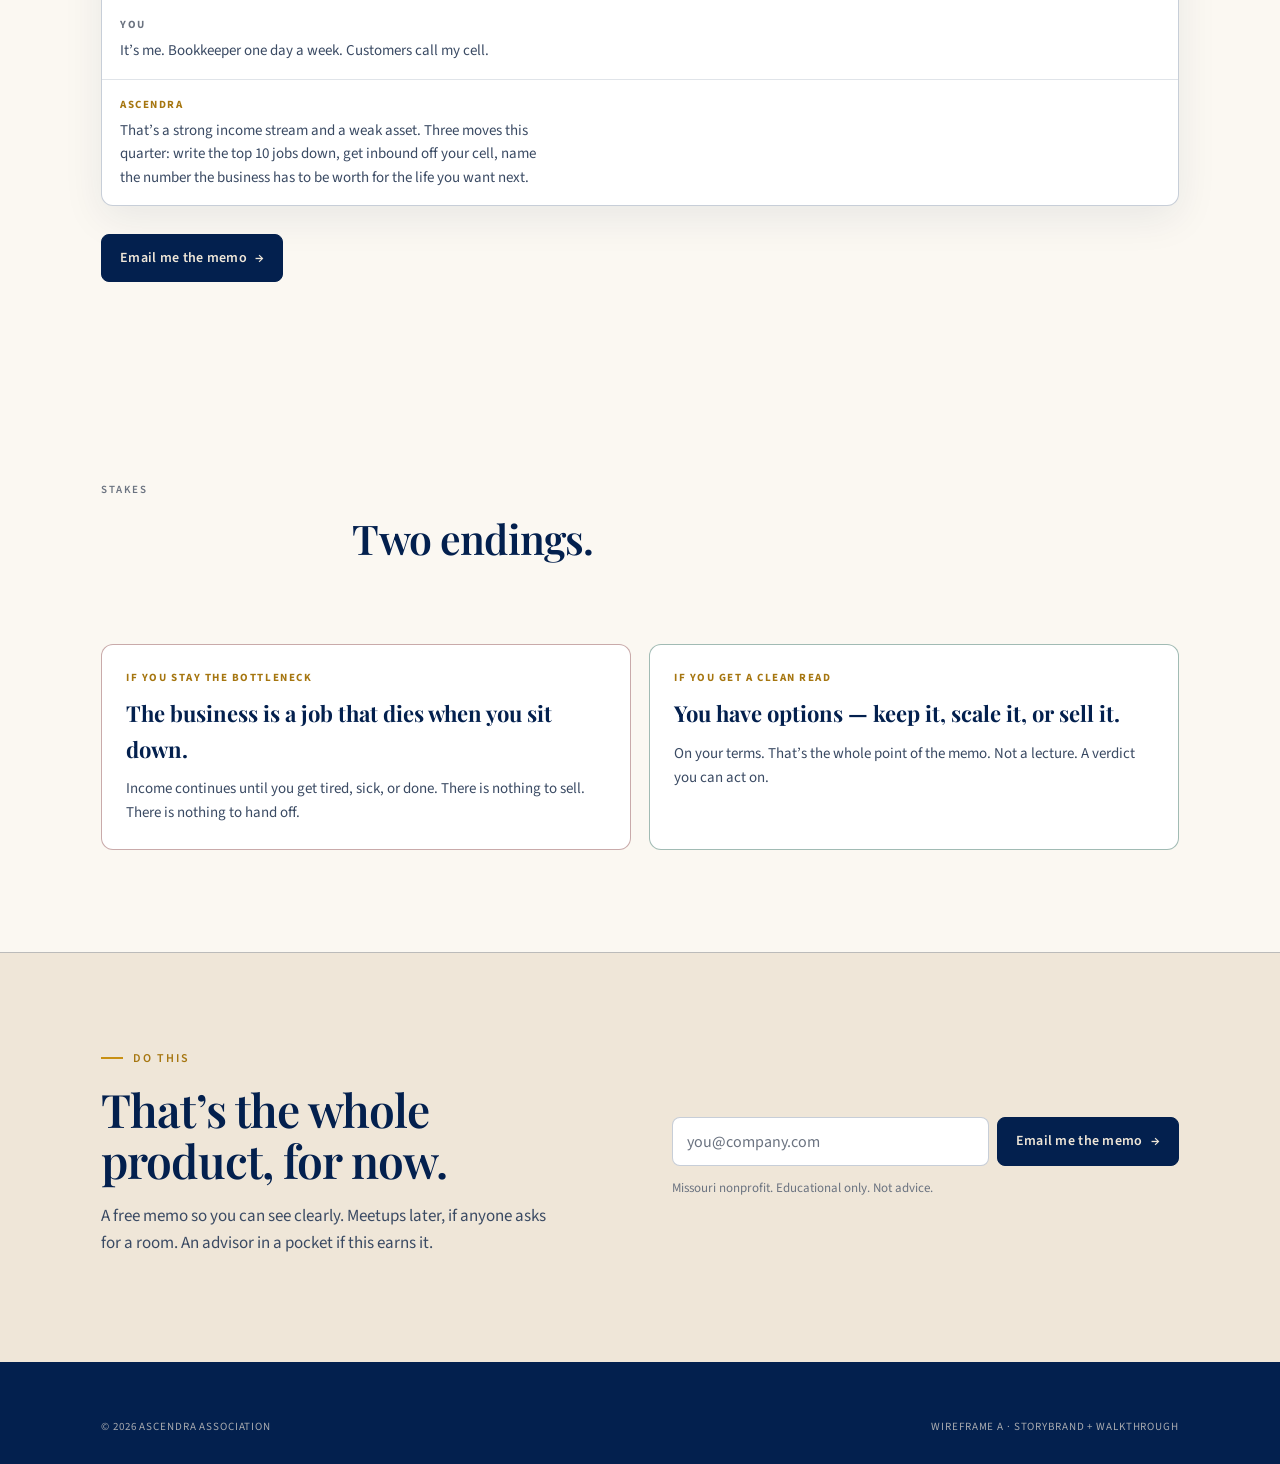
==== commit 89b2c18f: "Merge wireframe B into A. Keep the StoryBrand spine. Add the sample memo in the hero, the skill walk" ====
--- a/wireframes/a/index.html
+++ b/wireframes/a/index.html
@@ -13,8 +13,8 @@
 </head>
 <body>
 <div class="wf-banner">
-  <span><strong>Wireframe A</strong> — classic StoryBrand. One offer. You are the hero.</span>
-  <span><a href="http://127.0.0.1:4175/">See B</a> · <a href="http://127.0.0.1:4173/">Live site</a></span>
+  <span><strong>Wireframe A + B</strong> — StoryBrand spine, with the sample memo and skill walkthrough folded in.</span>
+  <span><a href="http://127.0.0.1:4175/">Original B</a> · <a href="http://127.0.0.1:4173/">Live site</a></span>
 </div>
 
 <nav>
@@ -25,21 +25,40 @@
     </a>
     <div class="links">
       <a href="#plan">How it works</a>
+      <a href="#demo">See it</a>
       <a href="#memo" class="cta primary">Get the memo</a>
     </div>
   </div>
 </nav>
 
-<header class="hero single" id="memo">
+<header class="hero" id="memo">
   <div class="wrap">
-    <span class="eyebrow">Free for business owners</span>
-    <h1 class="h-display">Your business should be worth something <em>without you in the chair.</em></h1>
-    <p class="lead">Most owners have a good income and a company nobody else can run. Ascendra is a Missouri nonprofit. We email you a free AI skill. You run it. You get a one-page memo: is this an asset, or still a job?</p>
-    <form class="capture" data-capture>
-      <input type="email" name="email" required placeholder="you@company.com" autocomplete="email" aria-label="Email" />
-      <button class="cta primary" type="submit">Email me the memo <span class="arrow">→</span></button>
-    </form>
-    <p class="capture-note">Takes about ten minutes in Claude or Grok. No pitch. No call.</p>
+    <div class="hero-inner">
+      <div>
+        <span class="eyebrow">Free for business owners</span>
+        <h1 class="h-display">Your business should be worth something <em>without you in the chair.</em></h1>
+        <p class="lead">Most owners have a good income and a company nobody else can run. Ascendra is a Missouri nonprofit. We email you a free AI skill. You answer like you would to an advisor who will not sell you anything. You get a one-page memo: is this an asset, or still a job?</p>
+        <form class="capture" data-capture>
+          <input type="email" name="email" required placeholder="you@company.com" autocomplete="email" aria-label="Email" />
+          <button class="cta primary" type="submit">Email me the memo <span class="arrow">→</span></button>
+        </form>
+        <p class="capture-note">Ten minutes in Claude or Grok. Answers stay on your machine. No pitch. No call.</p>
+      </div>
+      <aside class="scorecard" aria-label="Sample memo">
+        <div class="head">
+          <span class="mono-sm" style="color:var(--gold-deep)">Sample memo</span>
+          <span class="mono-sm">Not a price</span>
+        </div>
+        <div class="score-row"><span class="k">Human capital</span><span class="v low">You</span></div>
+        <div class="score-row"><span class="k">Customer capital</span><span class="v low">Your cell</span></div>
+        <div class="score-row"><span class="k">Structural capital</span><span class="v low">Undocumented</span></div>
+        <div class="score-row"><span class="k">Social capital</span><span class="v mid">Owner-held</span></div>
+        <div class="score-verdict">
+          <span class="mono-sm" style="color:var(--stop)">Verdict</span>
+          <p>Strong income. Weak asset. A buyer is not paying for your calendar.</p>
+        </div>
+      </aside>
+    </div>
   </div>
 </header>
 
@@ -108,13 +127,42 @@
       </div>
       <div class="crit-row">
         <div class="n">02</div>
-        <div class="t">Run it on your business<small>Paste into Claude or Grok. Answers stay on your machine.</small></div>
+        <div class="t">Run it on your business<small>Paste into Claude or Grok. Talk about your actual shop. Answers stay on your machine.</small></div>
         <div class="v">You</div>
       </div>
       <div class="crit-row">
         <div class="n">03</div>
-        <div class="t">Read the memo<small>Keep it. If it helped, optional $10 in the jar.</small></div>
+        <div class="t">Keep the memo<small>Read it. If it helped, optional $10 in the jar. Unsubscribe anytime.</small></div>
         <div class="v">Optional</div>
+      </div>
+    </div>
+  </div>
+</section>
+
+<section id="demo" class="rule-strong">
+  <div class="wrap pad-b" style="padding-top: clamp(48px, 7vw, 80px)">
+    <span class="eyebrow">What it sounds like</span>
+    <h2 class="h-section" style="margin: 14px 0 24px">You talk. <em>It writes the verdict.</em></h2>
+    <div class="transcript">
+      <div class="transcript-bar">
+        <span class="live">Value readiness</span>
+        <span>On your machine</span>
+      </div>
+      <div class="t-row">
+        <div class="t-who">You</div>
+        <p>Is this even sellable, or am I just a well-paid job?</p>
+      </div>
+      <div class="t-row agent">
+        <div class="t-who">Ascendra</div>
+        <p>Four things: who works without you, who customers are loyal to, what is written down, whether the culture survives a new owner.</p>
+      </div>
+      <div class="t-row">
+        <div class="t-who">You</div>
+        <p>It’s me. Bookkeeper one day a week. Customers call my cell.</p>
+      </div>
+      <div class="t-row agent">
+        <div class="t-who">Ascendra</div>
+        <p>That’s a strong income stream and a weak asset. Three moves this quarter: write the top 10 jobs down, get inbound off your cell, name the number the business has to be worth for the life you want next.</p>
       </div>
     </div>
     <div style="margin-top:28px">
@@ -123,8 +171,8 @@
   </div>
 </section>
 
-<section class="rule-strong">
-  <div class="wrap pad-b" style="padding-top: clamp(48px, 7vw, 80px)">
+<section>
+  <div class="wrap pad-b">
     <div class="sec-head">
       <span class="mono-sm">Stakes</span>
       <div>
@@ -151,7 +199,8 @@
     <div class="split">
       <div>
         <span class="eyebrow" style="margin-bottom:16px">Do this</span>
-        <h2>Get the memo. Decide later if we earned anything else.</h2>
+        <h2>That’s the whole product, for now.</h2>
+        <p class="lead" style="margin-top:16px">A free memo so you can see clearly. Meetups later, if anyone asks for a room. An advisor in a pocket if this earns it.</p>
       </div>
       <div>
         <form class="capture" data-capture>
@@ -168,7 +217,7 @@
   <div class="wrap">
     <div class="foot-legal" style="border:0;padding-top:0">
       <span>© 2026 Ascendra Association</span>
-      <span>Wireframe A · StoryBrand</span>
+      <span>Wireframe A · StoryBrand + walkthrough</span>
     </div>
   </div>
 </footer>
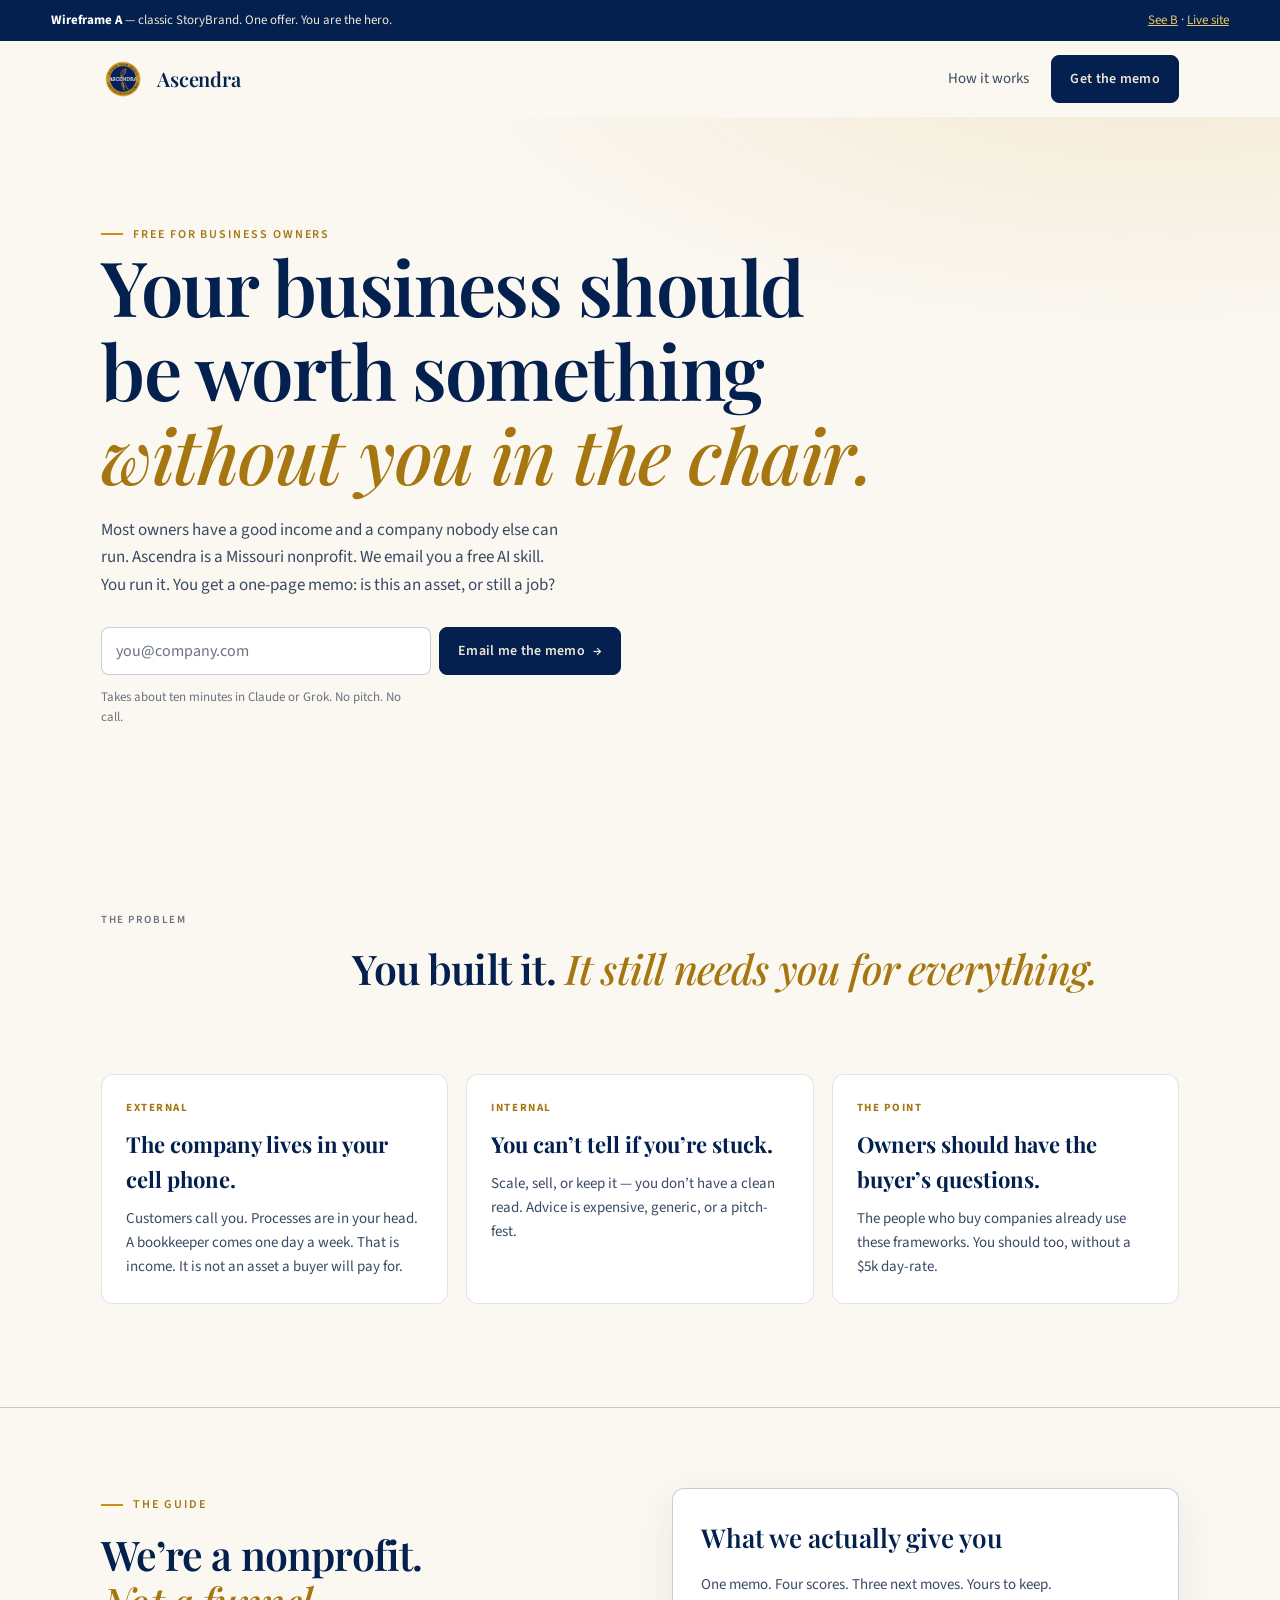
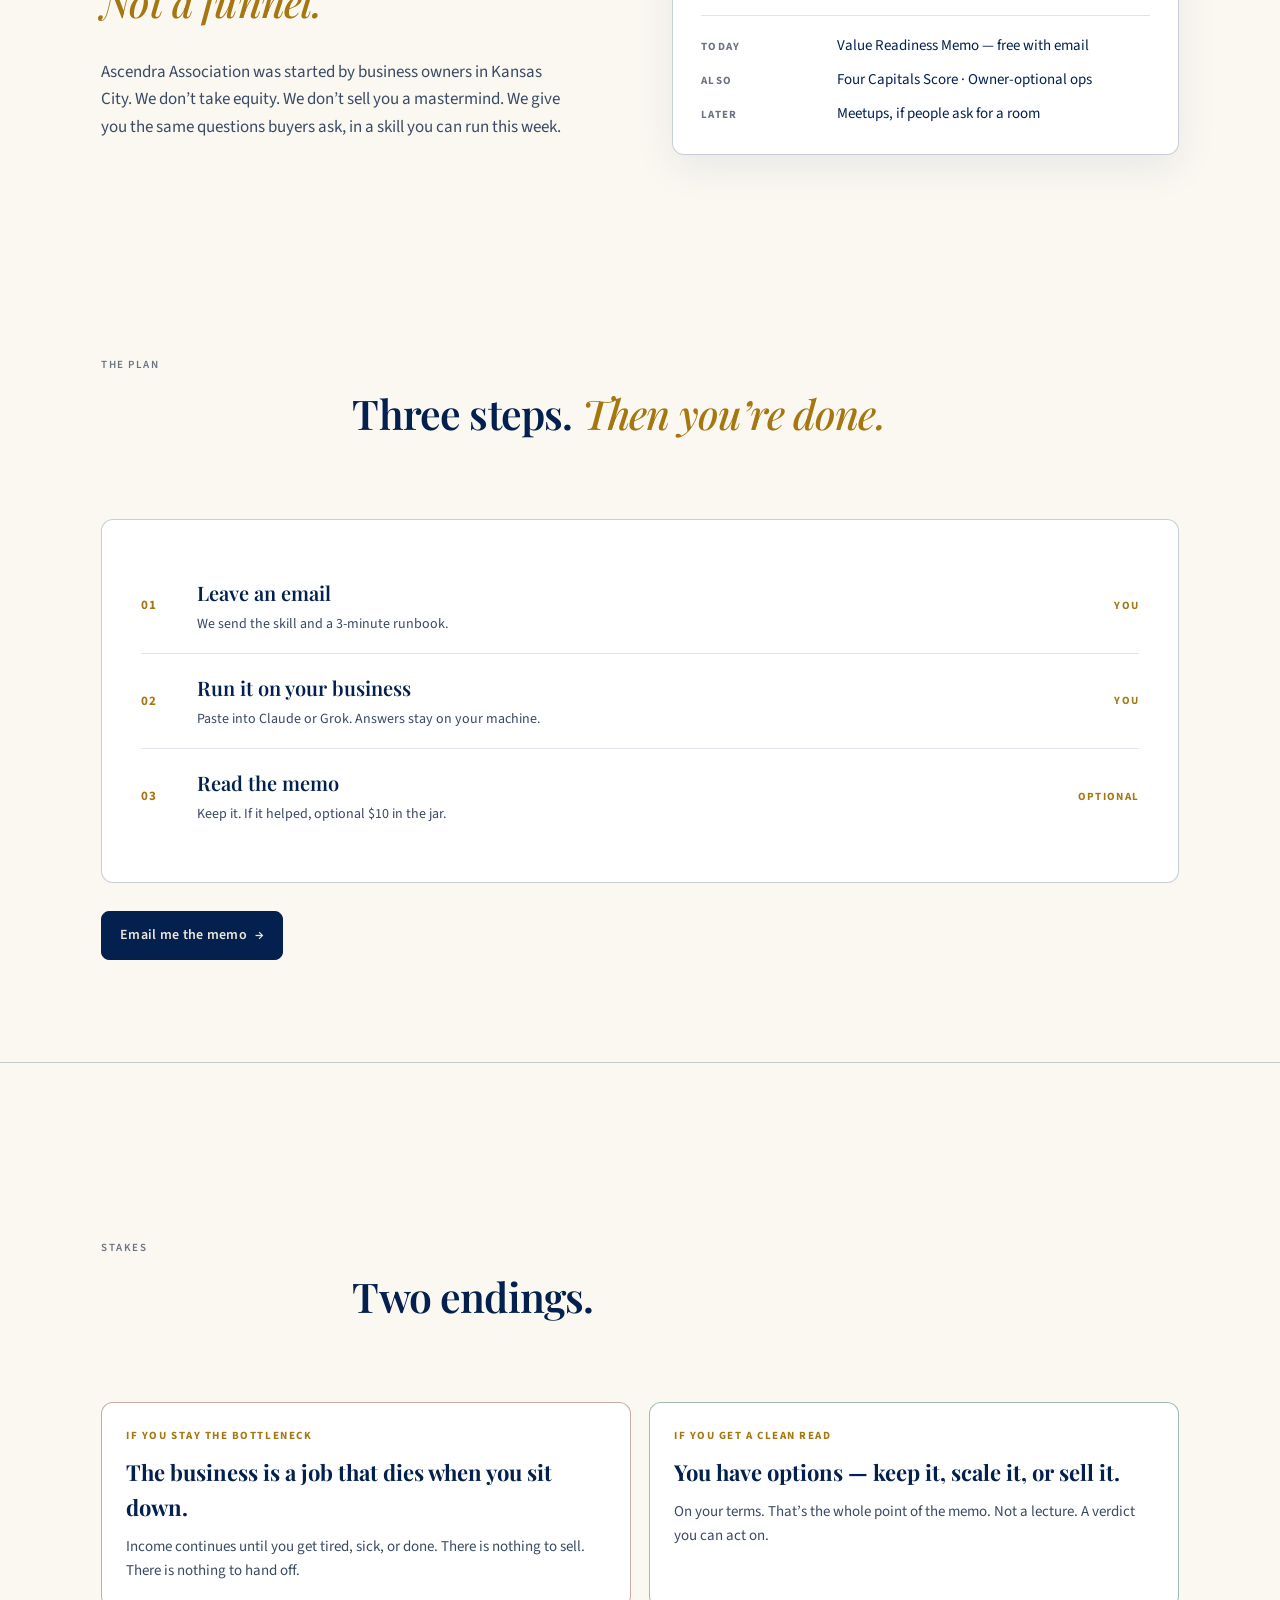
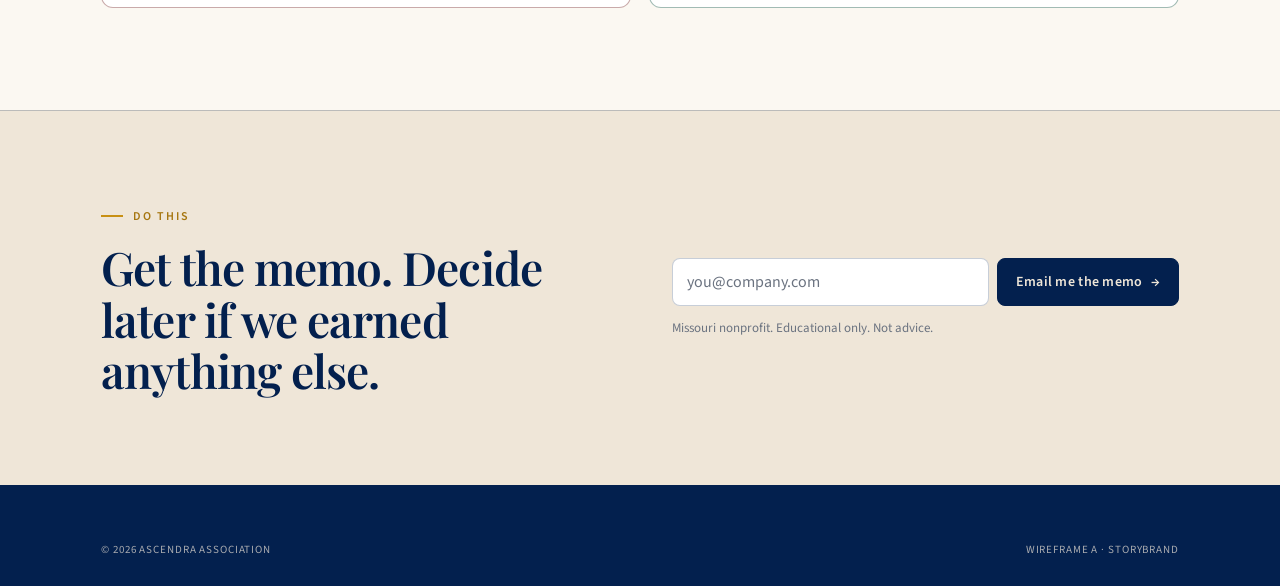
==== commit 4dfbf85c: "Restore original StoryBrand wireframe A. Revert the B merge on A so the classic problem-guide-plan-s" ====
--- a/wireframes/a/index.html
+++ b/wireframes/a/index.html
@@ -13,8 +13,8 @@
 </head>
 <body>
 <div class="wf-banner">
-  <span><strong>Wireframe A + B</strong> — StoryBrand spine, with the sample memo and skill walkthrough folded in.</span>
-  <span><a href="http://127.0.0.1:4175/">Original B</a> · <a href="http://127.0.0.1:4173/">Live site</a></span>
+  <span><strong>Wireframe A</strong> — classic StoryBrand. One offer. You are the hero.</span>
+  <span><a href="http://127.0.0.1:4175/">See B</a> · <a href="http://127.0.0.1:4173/">Live site</a></span>
 </div>
 
 <nav>
@@ -25,40 +25,21 @@
     </a>
     <div class="links">
       <a href="#plan">How it works</a>
-      <a href="#demo">See it</a>
       <a href="#memo" class="cta primary">Get the memo</a>
     </div>
   </div>
 </nav>
 
-<header class="hero" id="memo">
+<header class="hero single" id="memo">
   <div class="wrap">
-    <div class="hero-inner">
-      <div>
-        <span class="eyebrow">Free for business owners</span>
-        <h1 class="h-display">Your business should be worth something <em>without you in the chair.</em></h1>
-        <p class="lead">Most owners have a good income and a company nobody else can run. Ascendra is a Missouri nonprofit. We email you a free AI skill. You answer like you would to an advisor who will not sell you anything. You get a one-page memo: is this an asset, or still a job?</p>
-        <form class="capture" data-capture>
-          <input type="email" name="email" required placeholder="you@company.com" autocomplete="email" aria-label="Email" />
-          <button class="cta primary" type="submit">Email me the memo <span class="arrow">→</span></button>
-        </form>
-        <p class="capture-note">Ten minutes in Claude or Grok. Answers stay on your machine. No pitch. No call.</p>
-      </div>
-      <aside class="scorecard" aria-label="Sample memo">
-        <div class="head">
-          <span class="mono-sm" style="color:var(--gold-deep)">Sample memo</span>
-          <span class="mono-sm">Not a price</span>
-        </div>
-        <div class="score-row"><span class="k">Human capital</span><span class="v low">You</span></div>
-        <div class="score-row"><span class="k">Customer capital</span><span class="v low">Your cell</span></div>
-        <div class="score-row"><span class="k">Structural capital</span><span class="v low">Undocumented</span></div>
-        <div class="score-row"><span class="k">Social capital</span><span class="v mid">Owner-held</span></div>
-        <div class="score-verdict">
-          <span class="mono-sm" style="color:var(--stop)">Verdict</span>
-          <p>Strong income. Weak asset. A buyer is not paying for your calendar.</p>
-        </div>
-      </aside>
-    </div>
+    <span class="eyebrow">Free for business owners</span>
+    <h1 class="h-display">Your business should be worth something <em>without you in the chair.</em></h1>
+    <p class="lead">Most owners have a good income and a company nobody else can run. Ascendra is a Missouri nonprofit. We email you a free AI skill. You run it. You get a one-page memo: is this an asset, or still a job?</p>
+    <form class="capture" data-capture>
+      <input type="email" name="email" required placeholder="you@company.com" autocomplete="email" aria-label="Email" />
+      <button class="cta primary" type="submit">Email me the memo <span class="arrow">→</span></button>
+    </form>
+    <p class="capture-note">Takes about ten minutes in Claude or Grok. No pitch. No call.</p>
   </div>
 </header>
 
@@ -127,42 +108,13 @@
       </div>
       <div class="crit-row">
         <div class="n">02</div>
-        <div class="t">Run it on your business<small>Paste into Claude or Grok. Talk about your actual shop. Answers stay on your machine.</small></div>
+        <div class="t">Run it on your business<small>Paste into Claude or Grok. Answers stay on your machine.</small></div>
         <div class="v">You</div>
       </div>
       <div class="crit-row">
         <div class="n">03</div>
-        <div class="t">Keep the memo<small>Read it. If it helped, optional $10 in the jar. Unsubscribe anytime.</small></div>
+        <div class="t">Read the memo<small>Keep it. If it helped, optional $10 in the jar.</small></div>
         <div class="v">Optional</div>
-      </div>
-    </div>
-  </div>
-</section>
-
-<section id="demo" class="rule-strong">
-  <div class="wrap pad-b" style="padding-top: clamp(48px, 7vw, 80px)">
-    <span class="eyebrow">What it sounds like</span>
-    <h2 class="h-section" style="margin: 14px 0 24px">You talk. <em>It writes the verdict.</em></h2>
-    <div class="transcript">
-      <div class="transcript-bar">
-        <span class="live">Value readiness</span>
-        <span>On your machine</span>
-      </div>
-      <div class="t-row">
-        <div class="t-who">You</div>
-        <p>Is this even sellable, or am I just a well-paid job?</p>
-      </div>
-      <div class="t-row agent">
-        <div class="t-who">Ascendra</div>
-        <p>Four things: who works without you, who customers are loyal to, what is written down, whether the culture survives a new owner.</p>
-      </div>
-      <div class="t-row">
-        <div class="t-who">You</div>
-        <p>It’s me. Bookkeeper one day a week. Customers call my cell.</p>
-      </div>
-      <div class="t-row agent">
-        <div class="t-who">Ascendra</div>
-        <p>That’s a strong income stream and a weak asset. Three moves this quarter: write the top 10 jobs down, get inbound off your cell, name the number the business has to be worth for the life you want next.</p>
       </div>
     </div>
     <div style="margin-top:28px">
@@ -171,8 +123,8 @@
   </div>
 </section>
 
-<section>
-  <div class="wrap pad-b">
+<section class="rule-strong">
+  <div class="wrap pad-b" style="padding-top: clamp(48px, 7vw, 80px)">
     <div class="sec-head">
       <span class="mono-sm">Stakes</span>
       <div>
@@ -199,8 +151,7 @@
     <div class="split">
       <div>
         <span class="eyebrow" style="margin-bottom:16px">Do this</span>
-        <h2>That’s the whole product, for now.</h2>
-        <p class="lead" style="margin-top:16px">A free memo so you can see clearly. Meetups later, if anyone asks for a room. An advisor in a pocket if this earns it.</p>
+        <h2>Get the memo. Decide later if we earned anything else.</h2>
       </div>
       <div>
         <form class="capture" data-capture>
@@ -217,7 +168,7 @@
   <div class="wrap">
     <div class="foot-legal" style="border:0;padding-top:0">
       <span>© 2026 Ascendra Association</span>
-      <span>Wireframe A · StoryBrand + walkthrough</span>
+      <span>Wireframe A · StoryBrand</span>
     </div>
   </div>
 </footer>
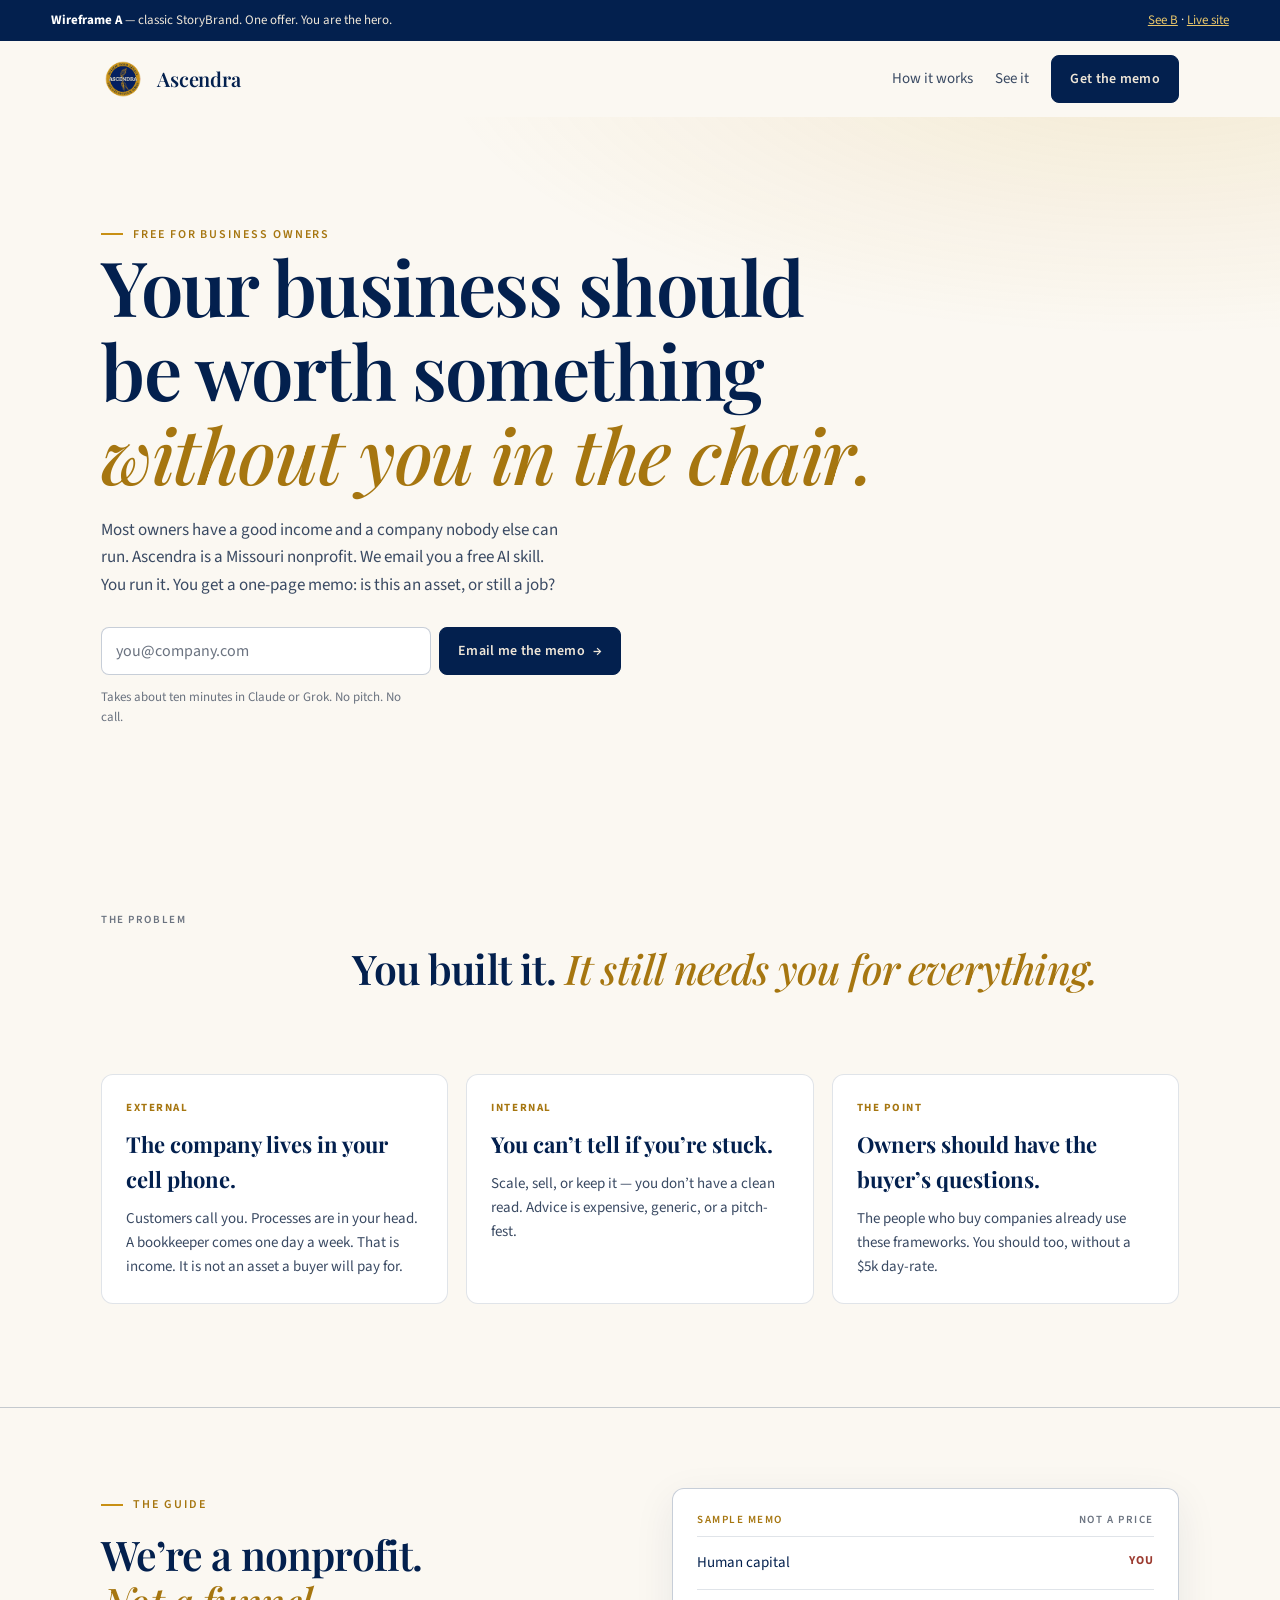
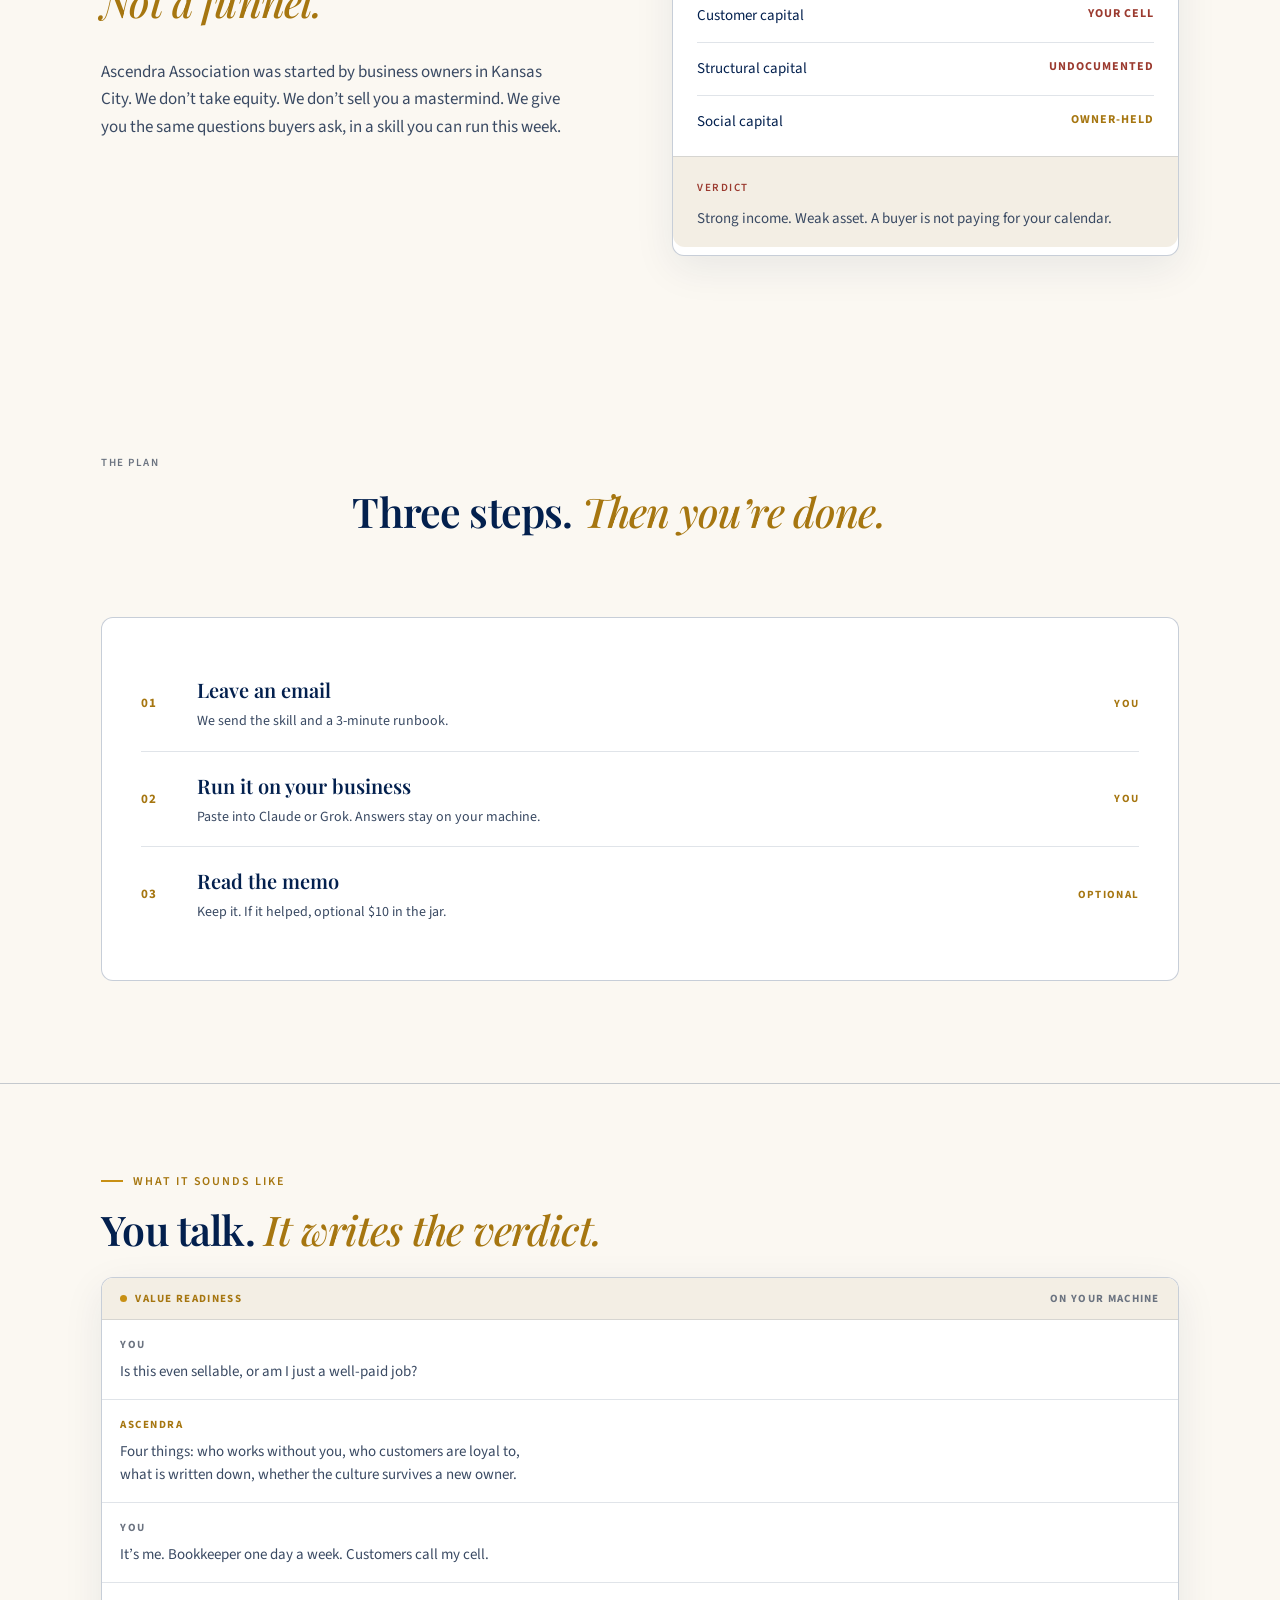
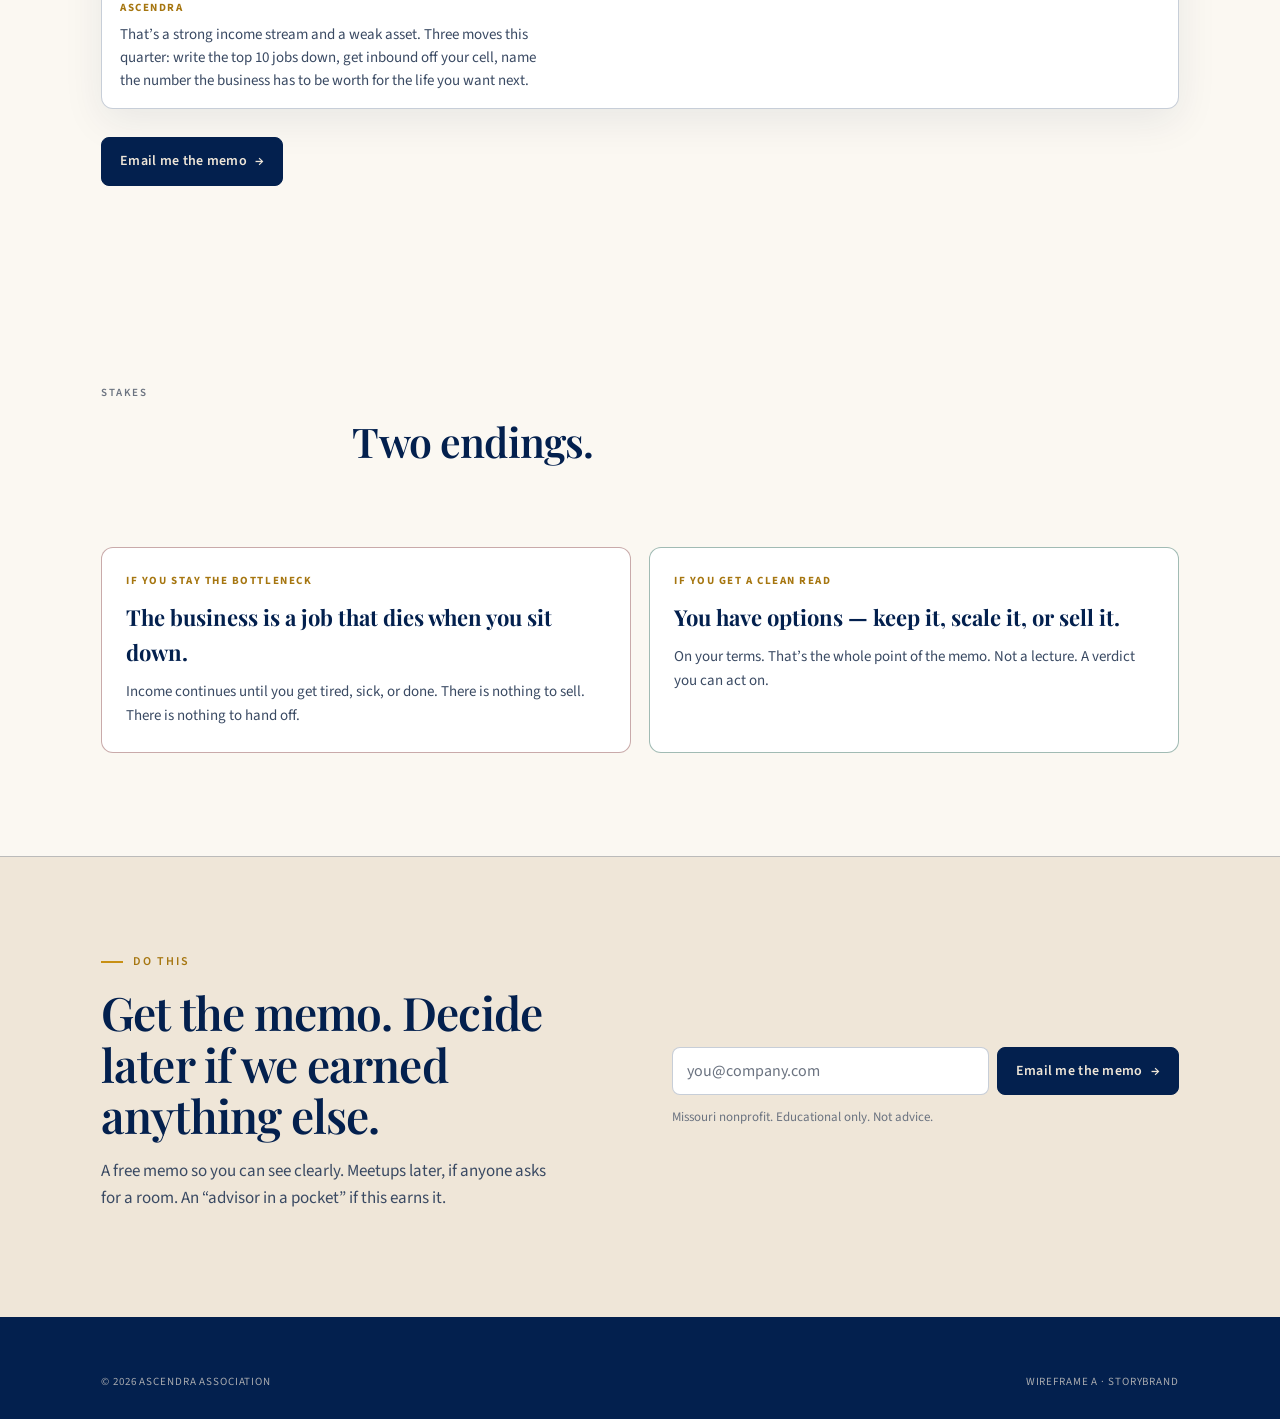
==== commit aea9195d: "Fold B’s memo, walkthrough, and close into StoryBrand A. Keep the single-column hero. Sample memo si" ====
--- a/wireframes/a/index.html
+++ b/wireframes/a/index.html
@@ -25,6 +25,7 @@
     </a>
     <div class="links">
       <a href="#plan">How it works</a>
+      <a href="#demo">See it</a>
       <a href="#memo" class="cta primary">Get the memo</a>
     </div>
   </div>
@@ -79,14 +80,19 @@
         <h2 class="h-section" style="margin-top:16px">We’re a nonprofit. <em>Not a funnel.</em></h2>
         <p class="lead" style="margin-top:18px">Ascendra Association was started by business owners in Kansas City. We don’t take equity. We don’t sell you a mastermind. We give you the same questions buyers ask, in a skill you can run this week.</p>
       </div>
-      <aside class="arch">
-        <h3>What we actually give you</h3>
-        <p class="sub">One memo. Four scores. Three next moves. Yours to keep.</p>
-        <dl>
-          <dt>Today</dt><dd>Value Readiness Memo — free with email</dd>
-          <dt>Also</dt><dd>Four Capitals Score · Owner-optional ops</dd>
-          <dt>Later</dt><dd>Meetups, if people ask for a room</dd>
-        </dl>
+      <aside class="scorecard" aria-label="Sample memo">
+        <div class="head">
+          <span class="mono-sm" style="color:var(--gold-deep)">Sample memo</span>
+          <span class="mono-sm">Not a price</span>
+        </div>
+        <div class="score-row"><span class="k">Human capital</span><span class="v low">You</span></div>
+        <div class="score-row"><span class="k">Customer capital</span><span class="v low">Your cell</span></div>
+        <div class="score-row"><span class="k">Structural capital</span><span class="v low">Undocumented</span></div>
+        <div class="score-row"><span class="k">Social capital</span><span class="v mid">Owner-held</span></div>
+        <div class="score-verdict">
+          <span class="mono-sm" style="color:var(--stop)">Verdict</span>
+          <p>Strong income. Weak asset. A buyer is not paying for your calendar.</p>
+        </div>
       </aside>
     </div>
   </div>
@@ -117,14 +123,43 @@
         <div class="v">Optional</div>
       </div>
     </div>
+  </div>
+</section>
+
+<section id="demo" class="rule-strong">
+  <div class="wrap pad-b" style="padding-top: clamp(48px, 7vw, 80px)">
+    <span class="eyebrow">What it sounds like</span>
+    <h2 class="h-section" style="margin: 14px 0 24px">You talk. <em>It writes the verdict.</em></h2>
+    <div class="transcript">
+      <div class="transcript-bar">
+        <span class="live">Value readiness</span>
+        <span>On your machine</span>
+      </div>
+      <div class="t-row">
+        <div class="t-who">You</div>
+        <p>Is this even sellable, or am I just a well-paid job?</p>
+      </div>
+      <div class="t-row agent">
+        <div class="t-who">Ascendra</div>
+        <p>Four things: who works without you, who customers are loyal to, what is written down, whether the culture survives a new owner.</p>
+      </div>
+      <div class="t-row">
+        <div class="t-who">You</div>
+        <p>It’s me. Bookkeeper one day a week. Customers call my cell.</p>
+      </div>
+      <div class="t-row agent">
+        <div class="t-who">Ascendra</div>
+        <p>That’s a strong income stream and a weak asset. Three moves this quarter: write the top 10 jobs down, get inbound off your cell, name the number the business has to be worth for the life you want next.</p>
+      </div>
+    </div>
     <div style="margin-top:28px">
       <a href="#memo" class="cta primary">Email me the memo <span class="arrow">→</span></a>
     </div>
   </div>
 </section>
 
-<section class="rule-strong">
-  <div class="wrap pad-b" style="padding-top: clamp(48px, 7vw, 80px)">
+<section>
+  <div class="wrap pad-b">
     <div class="sec-head">
       <span class="mono-sm">Stakes</span>
       <div>
@@ -152,6 +187,7 @@
       <div>
         <span class="eyebrow" style="margin-bottom:16px">Do this</span>
         <h2>Get the memo. Decide later if we earned anything else.</h2>
+        <p class="lead" style="margin-top:16px">A free memo so you can see clearly. Meetups later, if anyone asks for a room. An “advisor in a pocket” if this earns it.</p>
       </div>
       <div>
         <form class="capture" data-capture>
